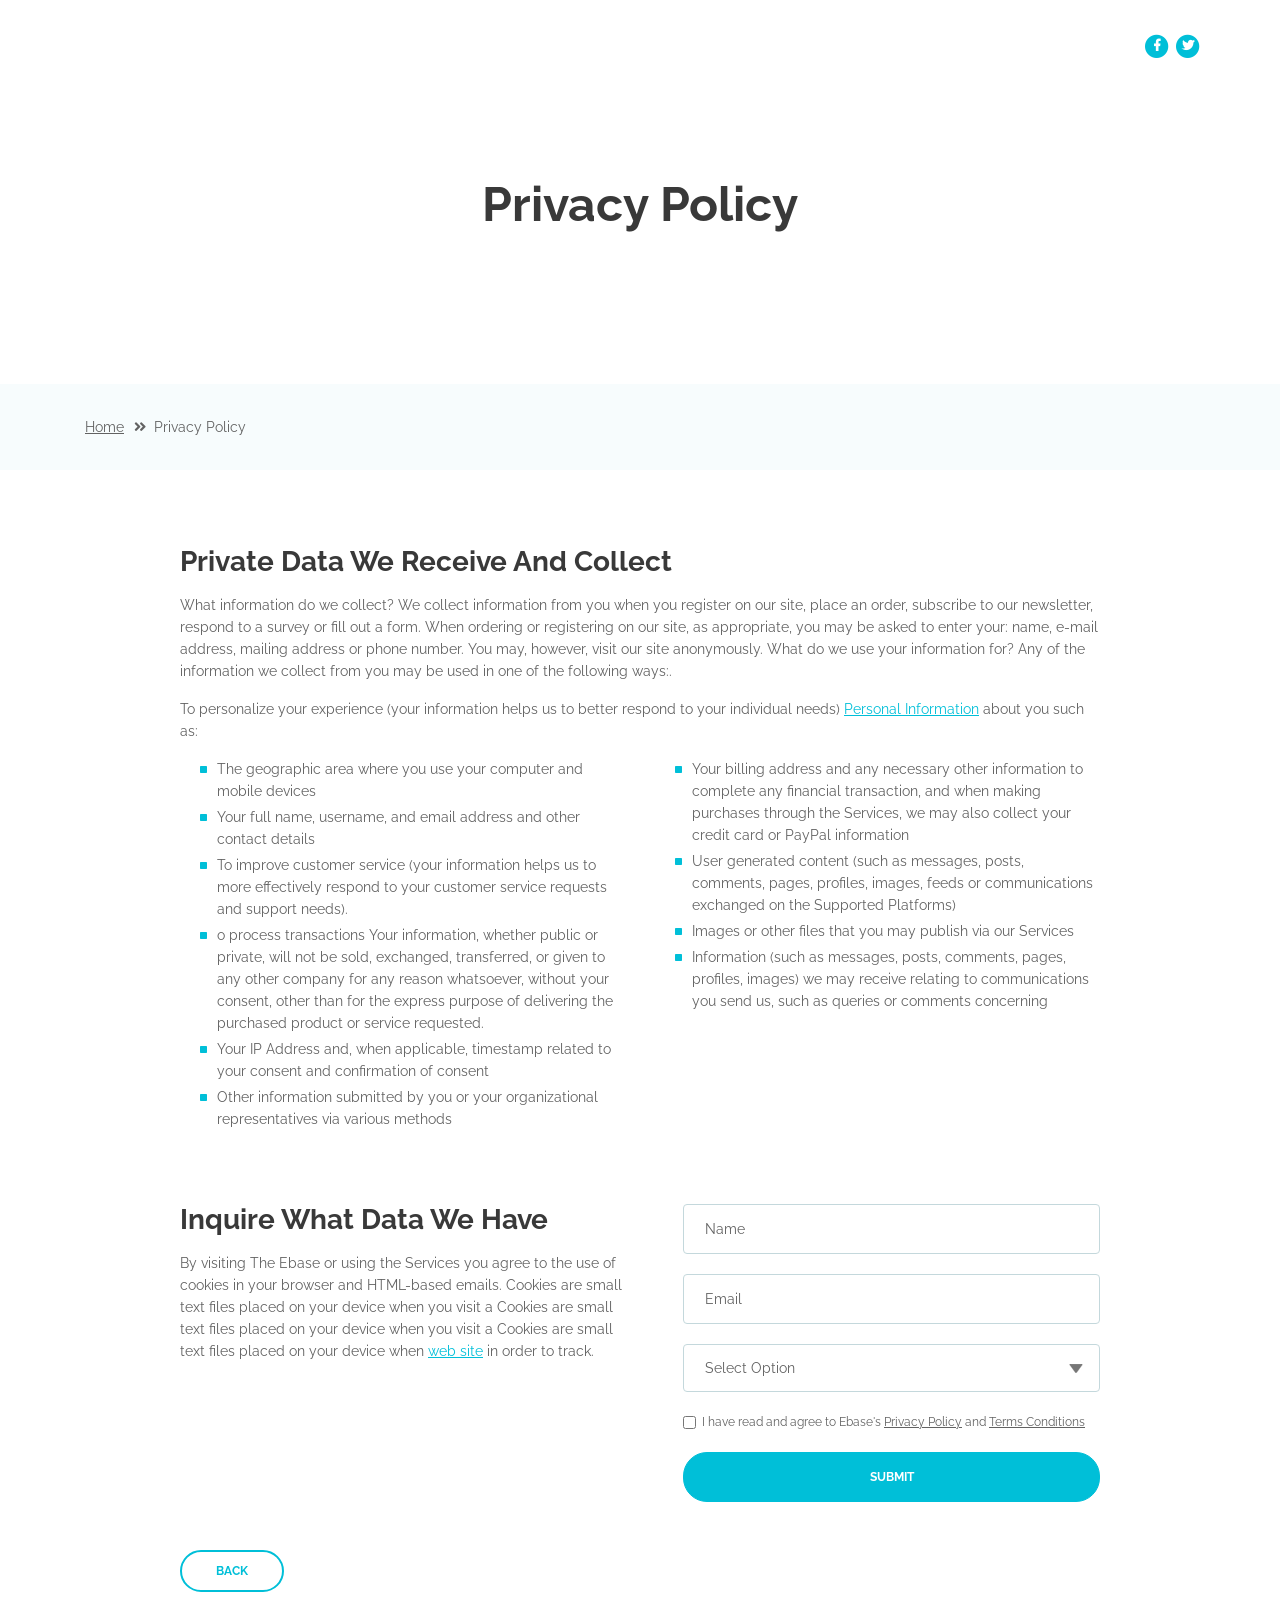
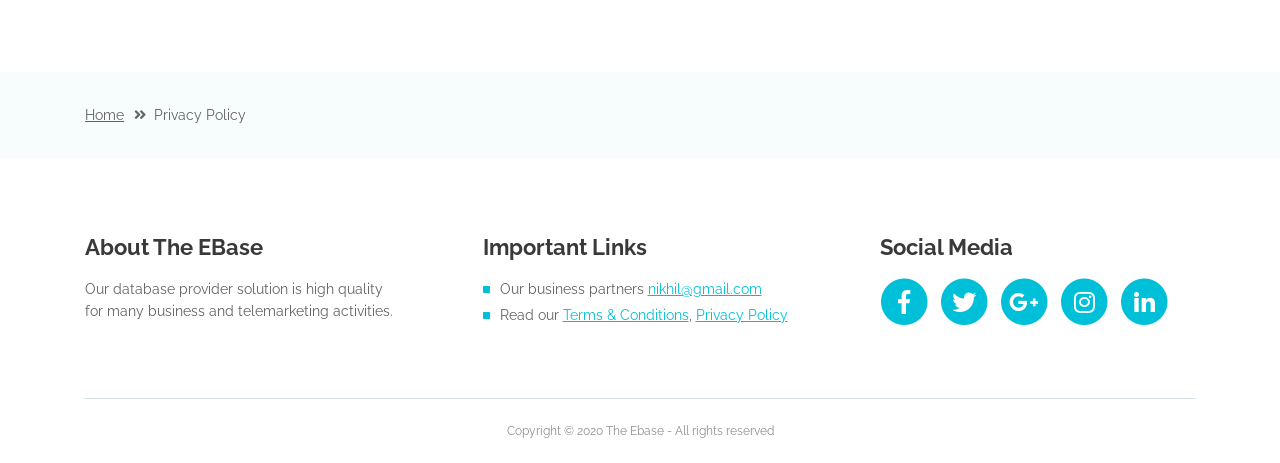
==== privacy-policy.html @ 856c86cd "initial" ====
<!DOCTYPE html>
<html lang="en">
<head>
    <meta charset="utf-8">
    <meta name="viewport" content="width=device-width, initial-scale=1, shrink-to-fit=no">
    
    <!-- SEO Meta Tags -->
    <meta name="description" content="Create a stylish landing page for your business startup and get leads for the offered services with this HTML landing page template.">
    <meta name="author" content="Inovatik">

    <!-- OG Meta Tags to improve the way the post looks when you share the page on LinkedIn, Facebook, Google+ -->
	<meta property="og:site_name" content="" /> <!-- website name -->
	<meta property="og:site" content="" /> <!-- website link -->
	<meta property="og:title" content=""/> <!-- title shown in the actual shared post -->
	<meta property="og:description" content="" /> <!-- description shown in the actual shared post -->
	<meta property="og:image" content="" /> <!-- image link, make sure it's jpg -->
	<meta property="og:url" content="" /> <!-- where do you want your post to link to -->
	<meta property="og:type" content="article" />

    <!-- Website Title -->
    <title>Privacy Policy</title>
    
    <!-- Styles -->
    <link href="https://fonts.googleapis.com/css?family=Raleway:400,400i,600,700,700i&amp;subset=latin-ext" rel="stylesheet">
    <link href="css/bootstrap.css" rel="stylesheet">
    <link href="css/fontawesome-all.css" rel="stylesheet">
    <link href="css/swiper.css" rel="stylesheet">
	<link href="css/magnific-popup.css" rel="stylesheet">
    <link href="css/styles.css" rel="stylesheet">
	
	
</head>
<body data-spy="scroll" data-target=".fixed-top">
    
    <!-- Preloader -->
	<div class="spinner-wrapper">
        <div class="spinner">
            <div class="bounce1"></div>
            <div class="bounce2"></div>
            <div class="bounce3"></div>
        </div>
    </div>
    <!-- end of preloader -->
    

    <!-- Navbar -->
    <nav class="navbar navbar-expand-lg navbar-dark navbar-custom fixed-top">
        <!-- Text Logo - Use this if you don't have a graphic logo -->
        <!-- <a class="navbar-brand logo-text page-scroll" href="index.html">Evolo</a> -->

    
        
        <!-- Mobile Menu Toggle Button -->
        <button class="navbar-toggler" type="button" data-toggle="collapse" data-target="#navbarsExampleDefault" aria-controls="navbarsExampleDefault" aria-expanded="false" aria-label="Toggle navigation">
            <span class="navbar-toggler-awesome fas fa-bars"></span>
            <span class="navbar-toggler-awesome fas fa-times"></span>
        </button>
        <!-- end of mobile menu toggle button -->

        <div class="collapse navbar-collapse" id="navbarsExampleDefault">
            <ul class="navbar-nav ml-auto">
                <li class="nav-item">
                    <a class="nav-link page-scroll" href="index.html#header">Home <span class="sr-only">(current)</span></a>
                </li>
                <li class="nav-item">
                    <a class="nav-link page-scroll" href="index.html#services">Services</a>
                </li>
                <li class="nav-item">
                    <a class="nav-link page-scroll" href="index.html#details">Pricing</a>
                </li>
                <li class="nav-item">
                    <a class="nav-link page-scroll" href="index.html#pricing">Register</a>
                </li>

                <!-- Dropdown Menu -->          
                <li class="nav-item dropdown">
                    <a class="nav-link dropdown-toggle page-scroll" href="index.html#about" id="navbarDropdown" role="button" aria-haspopup="true" aria-expanded="false">About</a>
                    <div class="dropdown-menu" aria-labelledby="navbarDropdown">
                        <a class="dropdown-item" href="terms-conditions.html"><span class="item-text">Terms Conditions</span></a>
                        <div class="dropdown-items-divide-hr"></div>
                        <a class="dropdown-item" href="privacy-policy.html"><span class="item-text">Privacy Policy</span></a>
                    </div>
                </li>
                <!-- end of dropdown menu -->

                <li class="nav-item">
                    <a class="nav-link page-scroll" href="index.html#contact">Contact</a>
                </li>
            </ul>
            <span class="nav-item social-icons">
                <span class="fa-stack">
                    <a href="#your-link">
                        <i class="fas fa-circle fa-stack-2x facebook"></i>
                        <i class="fab fa-facebook-f fa-stack-1x"></i>
                    </a>
                </span>
                <span class="fa-stack">
                    <a href="#your-link">
                        <i class="fas fa-circle fa-stack-2x twitter"></i>
                        <i class="fab fa-twitter fa-stack-1x"></i>
                    </a>
                </span>
            </span>
        </div>
    </nav> <!-- end of navbar -->
    <!-- end of navbar -->


    <!-- Header -->
    <header id="header" class="ex-header">
        <div class="container">
            <div class="row">
                <div class="col-md-12">
                    <h1>Privacy Policy</h1>
                </div> <!-- end of col -->
            </div> <!-- end of row -->
        </div> <!-- end of container -->
    </header> <!-- end of ex-header -->
    <!-- end of header -->


    <!-- Breadcrumbs -->
    <div class="ex-basic-1">
        <div class="container">
            <div class="row">
                <div class="col-lg-12">
                    <div class="breadcrumbs">
                        <a href="index.html">Home</a><i class="fa fa-angle-double-right"></i><span>Privacy Policy</span>
                    </div> <!-- end of breadcrumbs -->
                </div> <!-- end of col -->
            </div> <!-- end of row -->
        </div> <!-- end of container -->
    </div> <!-- end of ex-basic-1 -->
    <!-- end of breadcrumbs -->


    <!-- Privacy Content -->
    <div class="ex-basic-2">
        <div class="container">
            <div class="row">
                <div class="col-lg-10 offset-lg-1">
                    <div class="text-container">
                        <h3>Private Data We Receive And Collect</h3>
                        <p>What information do we collect? We collect information from you when you register on our site, place an order, subscribe to our newsletter, respond to a survey or fill out a form. When ordering or registering on our site, as appropriate, you may be asked to enter your: name, e-mail address, mailing address or phone number. You may, however, visit our site anonymously. What do we use your information for? Any of the information we collect from you may be used in one of the following ways:.</p>
                        <p>To personalize your experience (your information helps us to better respond to your individual needs) <a class="turquoise" href="#your-link">Personal Information</a> about you such as:</p>
                        <div class="row">
                            <div class="col-md-6">
                                <ul class="list-unstyled li-space-lg indent">
                                    <li class="media">
                                        <i class="fas fa-square"></i>
                                        <div class="media-body">The geographic area where you use your computer and mobile devices</div>
                                    </li>
                                    <li class="media">
                                        <i class="fas fa-square"></i>
                                        <div class="media-body">Your full name, username, and email address and other contact details</div>
                                    </li>
                                    <li class="media">
                                        <i class="fas fa-square"></i>
                                        <div class="media-body">To improve customer service (your information helps us to more effectively respond to your customer service requests and support needs).</div>
                                    </li>
                                    <li class="media">
                                        <i class="fas fa-square"></i>
                                        <div class="media-body">o process transactions Your information, whether public or private, will not be sold, exchanged, transferred, or given to any other company for any reason whatsoever, without your consent, other than for the express purpose of delivering the purchased product or service requested.</div>
                                    </li>
                                    <li class="media">
                                        <i class="fas fa-square"></i>
                                        <div class="media-body">Your IP Address and, when applicable, timestamp related to your consent and confirmation of consent</div>
                                    </li>
                                    <li class="media">
                                        <i class="fas fa-square"></i>
                                        <div class="media-body">Other information submitted by you or your organizational representatives via various methods</div>
                                    </li>
                                </ul>
                            </div> <!-- end of col -->

                            <div class="col-md-6">
                                <ul class="list-unstyled li-space-lg indent">
                                    <li class="media">
                                        <i class="fas fa-square"></i>
                                        <div class="media-body">Your billing address and any necessary other information to complete any financial transaction, and when making purchases through the Services, we may also collect your credit card or PayPal information</div>
                                    </li>
                                    <li class="media">
                                        <i class="fas fa-square"></i>
                                        <div class="media-body">User generated content (such as messages, posts, comments, pages, profiles, images, feeds or communications exchanged on the Supported Platforms)</div>
                                    </li>
                                    <li class="media">
                                        <i class="fas fa-square"></i>
                                        <div class="media-body">Images or other files that you may publish via our Services</div>
                                    </li>
                                    <li class="media">
                                        <i class="fas fa-square"></i>
                                        <div class="media-body">Information (such as messages, posts, comments, pages, profiles, images) we may receive relating to communications you send us, such as queries or comments concerning</div>
                                    </li>
                                </ul>
                            </div> <!-- end of col -->
                        </div> <!-- end of row -->
                    </div> <!-- end of text-container-->
                    
                    <div class="row">
                        <div class="col-md-6">
                            <div class="text-container last">
                                <h3>Inquire What Data We Have</h3>
                                
                                <p> By visiting The Ebase or using the Services you agree to the use of cookies in your browser and HTML-based emails. Cookies are small text files placed on your device when you visit a Cookies are small text files placed on your device when you visit a Cookies are small text files placed on your device when <a class="turquoise" href="index.html">web site</a> in order to track.</p>
                            </div> <!-- end of text container -->
                        </div> <!-- end of col-->
                        <div class="col-md-6">

                            <!-- Privacy Form -->
                            <div class="form-container">
                                <form id="privacyForm" data-toggle="validator" data-focus="false">
                                    <div class="form-group">
                                        <input type="text" class="form-control-input" id="pname" required>
                                        <label class="label-control" for="pname">Name</label>
                                        <div class="help-block with-errors"></div>
                                    </div>
                                    <div class="form-group">
                                        <input type="email" class="form-control-input" id="pemail" required>
                                        <label class="label-control" for="pemail">Email</label>
                                        <div class="help-block with-errors"></div>
                                    </div>
                                    <div class="form-group">
                                        <select class="form-control-select" id="pselect" required>
                                            <option class="select-option" value="" disabled selected>Select Option</option>
                                            <option class="select-option" value="Delete data">Delete my data</option>
                                            <option class="select-option" value="Show me data">Show me my data</option>
                                        </select>
                                        <div class="help-block with-errors"></div>
                                    </div>
                                    <div class="form-group checkbox">
                                        <input type="checkbox" id="pterms" value="Agreed-to-Terms" required>I have read and agree to Ebase's <a href="privacy-policy.html">Privacy Policy</a> and <a href="terms-conditions.html">Terms Conditions</a>
                                        <div class="help-block with-errors"></div>
                                    </div>
                                    <div class="form-group">
                                        <button type="submit" class="form-control-submit-button">SUBMIT</button>
                                    </div>
                                    <div class="form-message">
                                        <div id="pmsgSubmit" class="h3 text-center hidden"></div>
                                    </div>
                                </form>
                            </div> <!-- end of form container -->
                            <!-- end of privacy form -->

                        </div> <!-- end of col--> 
                    </div> <!-- end of row -->
                    <a class="btn-outline-reg back" href="index.html">BACK</a>
                </div> <!-- end of col-->
            </div> <!-- end of row -->
        </div> <!-- end of container -->
    </div> <!-- end of ex-basic-2 -->
    <!-- end of privacy content -->


    <!-- Breadcrumbs -->
    <div class="ex-basic-1">
        <div class="container">
            <div class="row">
                <div class="col-lg-12">
                    <div class="breadcrumbs">
                        <a href="index.html">Home</a><i class="fa fa-angle-double-right"></i><span>Privacy Policy</span>
                    </div> <!-- end of breadcrumbs -->
                </div> <!-- end of col -->
            </div> <!-- end of row -->
        </div> <!-- end of container -->
    </div> <!-- end of ex-basic-1 -->
    <!-- end of breadcrumbs -->

    
   
    <!-- Footer -->
    <div class="footer">
        <div class="container">
            <div class="row">
                <div class="col-md-4">
                    <div class="footer-col">
                        <h4>About The EBase</h4>
                        <p>Our database provider solution is high quality for many business and telemarketing activities.</p>
                    </div>
                </div> <!-- end of col -->
                <div class="col-md-4">
                    <div class="footer-col middle">
                        <h4>Important Links</h4>
                        <ul class="list-unstyled li-space-lg">
                            <li class="media">
                                <i class="fas fa-square"></i>
                                <div class="media-body">Our business partners <a class="turquoise" href="#your-link">nikhil@gmail.com</a></div>
                            </li>
                            <li class="media">
                                <i class="fas fa-square"></i>
                                <div class="media-body">Read our <a class="turquoise" href="terms-conditions.html">Terms & Conditions</a>, <a class="turquoise" href="privacy-policy.html">Privacy Policy</a></div>
                            </li>
                        </ul>
                    </div>
                </div> <!-- end of col -->
                <div class="col-md-4">
                    <div class="footer-col last">
                        <h4>Social Media</h4>
                        <span class="fa-stack">
                            <a href="https://www.facebook.com/">
                                <i class="fas fa-circle fa-stack-2x"></i>
                                <i class="fab fa-facebook-f fa-stack-1x"></i>
                            </a>
                        </span>
                        <span class="fa-stack">
                            <a href="https://www.twitter.com/">
                                <i class="fas fa-circle fa-stack-2x"></i>
                                <i class="fab fa-twitter fa-stack-1x"></i>
                            </a>
                        </span>
                        <span class="fa-stack">
                            <a href="https://www.google.com/">
                                <i class="fas fa-circle fa-stack-2x"></i>
                                <i class="fab fa-google-plus-g fa-stack-1x"></i>
                            </a>
                        </span>
                        <span class="fa-stack">
                            <a href="https://www.instagram.com/accounts/login/">
                                <i class="fas fa-circle fa-stack-2x"></i>
                                <i class="fab fa-instagram fa-stack-1x"></i>
                            </a>
                        </span>
                        <span class="fa-stack">
                            <a href="https://www.linkedin.com/">
                                <i class="fas fa-circle fa-stack-2x"></i>
                                <i class="fab fa-linkedin-in fa-stack-1x"></i>
                            </a>
                        </span>
                    </div> 
                </div> <!-- end of col -->
            </div> <!-- end of row -->
        </div> <!-- end of container -->
    </div> <!-- end of footer -->  
    <!-- end of footer -->


    <!-- Copyright -->
    <div class="copyright">
        <div class="container">
            <div class="row">
                <div class="col-lg-12">
                    <p class="p-small">Copyright © 2020 The Ebase - All rights reserved</p>
                </div> <!-- end of col -->
            </div> <!-- enf of row -->
        </div> <!-- end of container -->
    </div> <!-- end of copyright --> 
    <!-- end of copyright -->
	
    <!-- Scripts -->
    <script src="js/jquery.min.js"></script> <!-- jQuery for Bootstrap's JavaScript plugins -->
    <script src="js/popper.min.js"></script> <!-- Popper tooltip library for Bootstrap -->
    <script src="js/bootstrap.min.js"></script> <!-- Bootstrap framework -->
    <script src="js/jquery.easing.min.js"></script> <!-- jQuery Easing for smooth scrolling between anchors -->
    <script src="js/swiper.min.js"></script> <!-- Swiper for image and text sliders -->
    <script src="js/jquery.magnific-popup.js"></script> <!-- Magnific Popup for lightboxes -->
    <script src="js/validator.min.js"></script> <!-- Validator.js - Bootstrap plugin that validates forms -->
    <script src="js/scripts.js"></script> <!-- Custom scripts -->
    
</body>
</html>
---- css/styles.css ----
/* Template: Evolo - StartUp HTML Landing Page Template
   Author: Inovatik
   Created: June 2019
   Description: Master CSS file
*/

/*****************************************
Table Of Contents:

01. General Styles
02. Preloader
03. Navigation
04. Header
05. Customers
06. Services
07. Details 1
08. Details 2
09. Details Lightboxes
10. Pricing
11. Request
12. Video
13. Testimonials
14. About
15. Contact
16. Footer
17. Copyright
18. Back To Top Button
19. Extra Pages
20. Media Queries
******************************************/

/*****************************************
Colors:
- Backgrounds - turquoise #00bfd8
- Backgrounds - blue #0079f9
- Backgrounds - light gray #f7fcfd
- Buttons, bullets, icons, links - turquoise #00bfd8
- Cards border, inputs border - light gray #c4d8dc
- Text headers, navbar links - black #393939
- Text body - black #626262
******************************************/


/******************************/
/*     01. General Styles     */
/******************************/
body,
html {
    width: 100%;
	height: 100%;
}

body, p {
	color: #626262; 
	font: 400 0.875rem/1.375rem "Raleway", sans-serif;
}

.p-large {
	font: 400 1rem/1.5rem "Raleway", sans-serif;
}

.p-small {
	font: 400 0.75rem/1.25rem "Raleway", sans-serif;
}

.p-heading {
	margin-bottom: 3.875rem;
}

.li-space-lg li {
	margin-bottom: 0.25rem;
}

.indent {
	padding-left: 1.25rem;
}

h1 {
	color: #393939;
	font: 700 3rem/3.5rem "Raleway", sans-serif;
}

h2 {
	color: #393939;
	font: 700 2.25rem/2.75rem "Raleway", sans-serif;
}

h3 {
	color: #393939;
	font: 700 1.75rem/2rem "Raleway", sans-serif;
}

h4 {
	color: #393939;
	font: 700 1.375rem/1.875rem "Raleway", sans-serif;
}

h5 {
	color: #393939;
	font: 700 1.125rem/1.625rem "Raleway", sans-serif;
}

h6 {
	color: #393939;
	font: 700 1rem/1.5rem "Raleway", sans-serif;
}

a {
	color: #626262;
	text-decoration: underline;
}

a:hover {
	color: #626262;
	text-decoration: underline;
}

a.turquoise {
	color: #00bfd8;
}

a.white {
	color: #fff;
}

.testimonial-text {
	font: italic 400 1rem/1.5rem "Raleway", sans-serif;
}

.testimonial-author {
	font: 700 1rem/1.5rem "Raleway", sans-serif;
}

.turquoise {
	color: #00bfd8;
}

.btn-solid-reg {
	display: inline-block;
	padding: 1.1875rem 2.125rem 1.1875rem 2.125rem;
	border: 0.125rem solid #00bfd8;
	border-radius: 2rem;
	background-color: #00bfd8;
	color: #fff;
	font: 700 0.75rem/0 "Raleway", sans-serif;
	text-decoration: none;
	transition: all 0.2s;
}

.btn-solid-reg:hover {
	background-color: transparent;
	color: #00bfd8;
	text-decoration: none;
}

.btn-solid-lg {
	display: inline-block;
	padding: 1.375rem 2.625rem 1.375rem 2.625rem;
	border: 0.125rem solid #00bfd8;
	border-radius: 2rem;
	background-color: #00bfd8;
	color: #fff;
	font: 700 0.75rem/0 "Raleway", sans-serif;
	text-decoration: none;
	transition: all 0.2s;
}

.btn-solid-lg:hover {
	background-color: transparent;
	color: #00bfd8;
	text-decoration: none;
}

.btn-outline-reg {
	display: inline-block;
	padding: 1.1875rem 2.125rem 1.1875rem 2.125rem;
	border: 0.125rem solid #00bfd8;
	border-radius: 2rem;
	background-color: transparent;
	color: #00bfd8;
	font: 700 0.75rem/0 "Raleway", sans-serif;
	text-decoration: none;
	transition: all 0.2s;
}

.btn-outline-reg:hover {
	background-color: #00bfd8;
	color: #fff;
	text-decoration: none;
}

.btn-outline-lg {
	display: inline-block;
	padding: 1.375rem 2.625rem 1.375rem 2.625rem;
	border: 0.125rem solid #00bfd8;
	border-radius: 2rem;
	background-color: transparent;
	color: #00bfd8;
	font: 700 0.75rem/0 "Raleway", sans-serif;
	text-decoration: none;
	transition: all 0.2s;
}

.btn-outline-lg:hover {
	background-color: #00bfd8;
	color: #fff;
	text-decoration: none;
}

.btn-outline-sm {
	display: inline-block;
	padding: 1rem 1.625rem 0.875rem 1.625rem;
	border: 0.125rem solid #00bfd8;
	border-radius: 2rem;
	background-color: transparent;
	color: #00bfd8;
	font: 700 0.625rem/0 "Raleway", sans-serif;
	text-decoration: none;
	transition: all 0.2s;
}

.btn-outline-sm:hover {
	background-color: #00bfd8;
	color: #fff;
	text-decoration: none;
}

.form-group {
	position: relative;
	margin-bottom: 1.25rem;
}

.form-group.has-error.has-danger {
	margin-bottom: 0.625rem;
}

.form-group.has-error.has-danger .help-block.with-errors ul {
	margin-top: 0.375rem;
}

.label-control {
	position: absolute;
	top: 0.87rem;
	left: 1.375rem;
	color: #626262;
	opacity: 1;
	font: 400 0.875rem/1.375rem "Raleway", sans-serif;
	cursor: text;
	transition: all 0.2s ease;
}

/* IE10+ hack to solve lower label text position compared to the rest of the browsers */
@media screen and (-ms-high-contrast: active), screen and (-ms-high-contrast: none) {  
	.label-control {
		top: 0.9375rem;
	}
}

.form-control-input:focus + .label-control,
.form-control-input.notEmpty + .label-control,
.form-control-textarea:focus + .label-control,
.form-control-textarea.notEmpty + .label-control {
	top: 0.125rem;
	opacity: 1;
	font-size: 0.75rem;
	font-weight: 700;
}

.form-control-input,
.form-control-select {
	display: block; /* needed for proper display of the label in Firefox, IE, Edge */
	width: 100%;
	padding-top: 1.0625rem;
	padding-bottom: 0.0625rem;
	padding-left: 1.3125rem;
	border: 1px solid #c4d8dc;
	border-radius: 0.25rem;
	background-color: #fff;
	color: #626262;
	font: 400 0.875rem/1.875rem "Raleway", sans-serif;
	transition: all 0.2s;
	-webkit-appearance: none; /* removes inner shadow on form inputs on ios safari */
}

.form-control-select {
	padding-top: 0.5rem;
	padding-bottom: 0.5rem;
	height: 3rem;
}

/* IE10+ hack to solve lower label text position compared to the rest of the browsers */
@media screen and (-ms-high-contrast: active), screen and (-ms-high-contrast: none) {  
	.form-control-input {
		padding-top: 1.25rem;
		padding-bottom: 0.75rem;
		line-height: 1.75rem;
	}

	.form-control-select {
		padding-top: 0.875rem;
		padding-bottom: 0.75rem;
		height: 3.125rem;
		line-height: 2.125rem;
	}
}

select {
    /* you should keep these first rules in place to maintain cross-browser behavior */
    -webkit-appearance: none;
	-moz-appearance: none;
	-ms-appearance: none;
    -o-appearance: none;
    appearance: none;
    background-image: url('../images/down-arrow.png');
    background-position: 96% 50%;
    background-repeat: no-repeat;
    outline: none;
}

select::-ms-expand {
    display: none; /* removes the ugly default down arrow on select form field in IE11 */
}

.form-control-textarea {
	display: block; /* used to eliminate a bottom gap difference between Chrome and IE/FF */
	width: 100%;
	height: 8rem; /* used instead of html rows to normalize height between Chrome and IE/FF */
	padding-top: 1.25rem;
	padding-left: 1.3125rem;
	border: 1px solid #c4d8dc;
	border-radius: 0.25rem;
	background-color: #fff;
	color: #626262;
	font: 400 0.875rem/1.75rem "Raleway", sans-serif;
	transition: all 0.2s;
}

.form-control-input:focus,
.form-control-select:focus,
.form-control-textarea:focus {
	border: 1px solid #a1a1a1;
	outline: none; /* Removes blue border on focus */
}

.form-control-input:hover,
.form-control-select:hover,
.form-control-textarea:hover {
	border: 1px solid #a1a1a1;
}

.checkbox {
	font: 400 0.75rem/1.25rem "Raleway", sans-serif;
}

input[type='checkbox'] {
	vertical-align: -15%;
	margin-right: 0.375rem;
}

/* IE10+ hack to raise checkbox field position compared to the rest of the browsers */
@media screen and (-ms-high-contrast: active), screen and (-ms-high-contrast: none) {  
	input[type='checkbox'] {
		vertical-align: -9%;
	}
}

.form-control-submit-button {
	display: inline-block;
	width: 100%;
	height: 3.125rem;
	border: 1px solid #00bfd8;
	border-radius: 1.5rem;
	background-color: #00bfd8;
	color: #fff;
	font: 700 0.75rem/1.75rem "Raleway", sans-serif;
	cursor: pointer;
	transition: all 0.2s;
}

.form-control-submit-button:hover {
	background-color: transparent;
	color: #00bfd8;
}

/* Form Success And Error Message Formatting */
#rmsgSubmit.h3.text-center.tada.animated,
#cmsgSubmit.h3.text-center.tada.animated,
#pmsgSubmit.h3.text-center.tada.animated,
#rmsgSubmit.h3.text-center,
#cmsgSubmit.h3.text-center,
#pmsgSubmit.h3.text-center {
	display: block;
	margin-bottom: 0;
	color: #626262;
	font: 400 1.125rem/1rem "Raleway", sans-serif;
}

.help-block.with-errors .list-unstyled {
	color: #626262;
	font-size: 0.75rem;
	line-height: 1.125rem;
	text-align: left;
}

.help-block.with-errors ul {
	margin-bottom: 0;
}
/* end of form success and error message formatting */

/* Form Success And Error Message Animation - Animate.css */
@-webkit-keyframes tada {
	from {
		-webkit-transform: scale3d(1, 1, 1);
		-ms-transform: scale3d(1, 1, 1);
		transform: scale3d(1, 1, 1);
	}
	10%, 20% {
		-webkit-transform: scale3d(.9, .9, .9) rotate3d(0, 0, 1, -3deg);
		-ms-transform: scale3d(.9, .9, .9) rotate3d(0, 0, 1, -3deg);
		transform: scale3d(.9, .9, .9) rotate3d(0, 0, 1, -3deg);
	}
	30%, 50%, 70%, 90% {
		-webkit-transform: scale3d(1.1, 1.1, 1.1) rotate3d(0, 0, 1, 3deg);
		-ms-transform: scale3d(1.1, 1.1, 1.1) rotate3d(0, 0, 1, 3deg);
		transform: scale3d(1.1, 1.1, 1.1) rotate3d(0, 0, 1, 3deg);
	}
	40%, 60%, 80% {
		-webkit-transform: scale3d(1.1, 1.1, 1.1) rotate3d(0, 0, 1, -3deg);
		-ms-transform: scale3d(1.1, 1.1, 1.1) rotate3d(0, 0, 1, -3deg);
		transform: scale3d(1.1, 1.1, 1.1) rotate3d(0, 0, 1, -3deg);
	}
	to {
		-webkit-transform: scale3d(1, 1, 1);
		-ms-transform: scale3d(1, 1, 1);
		transform: scale3d(1, 1, 1);
	}
}

@keyframes tada {
	from {
		-webkit-transform: scale3d(1, 1, 1);
		-ms-transform: scale3d(1, 1, 1);
		transform: scale3d(1, 1, 1);
	}
	10%, 20% {
		-webkit-transform: scale3d(.9, .9, .9) rotate3d(0, 0, 1, -3deg);
		-ms-transform: scale3d(.9, .9, .9) rotate3d(0, 0, 1, -3deg);
		transform: scale3d(.9, .9, .9) rotate3d(0, 0, 1, -3deg);
	}
	30%, 50%, 70%, 90% {
		-webkit-transform: scale3d(1.1, 1.1, 1.1) rotate3d(0, 0, 1, 3deg);
		-ms-transform: scale3d(1.1, 1.1, 1.1) rotate3d(0, 0, 1, 3deg);
		transform: scale3d(1.1, 1.1, 1.1) rotate3d(0, 0, 1, 3deg);
	}
	40%, 60%, 80% {
		-webkit-transform: scale3d(1.1, 1.1, 1.1) rotate3d(0, 0, 1, -3deg);
		-ms-transform: scale3d(1.1, 1.1, 1.1) rotate3d(0, 0, 1, -3deg);
		transform: scale3d(1.1, 1.1, 1.1) rotate3d(0, 0, 1, -3deg);
	}
	to {
		-webkit-transform: scale3d(1, 1, 1);
		-ms-transform: scale3d(1, 1, 1);
		transform: scale3d(1, 1, 1);
	}
}

.tada {
	-webkit-animation-name: tada;
	animation-name: tada;
}

.animated {
	-webkit-animation-duration: 1s;
	animation-duration: 1s;
	-webkit-animation-fill-mode: both;
	animation-fill-mode: both;
}
/* end of form success and error message animation - Animate.css */

/* Fade-move Animation For Lightbox - Magnific Popup */
/* at start */
.my-mfp-slide-bottom .zoom-anim-dialog {
	opacity: 0;
	transition: all 0.2s ease-out;
	-webkit-transform: translateY(-1.25rem) perspective(37.5rem) rotateX(10deg);
	-ms-transform: translateY(-1.25rem) perspective(37.5rem) rotateX(10deg);
	transform: translateY(-1.25rem) perspective(37.5rem) rotateX(10deg);
}

/* animate in */
.my-mfp-slide-bottom.mfp-ready .zoom-anim-dialog {
	opacity: 1;
	-webkit-transform: translateY(0) perspective(37.5rem) rotateX(0); 
	-ms-transform: translateY(0) perspective(37.5rem) rotateX(0); 
	transform: translateY(0) perspective(37.5rem) rotateX(0); 
}

/* animate out */
.my-mfp-slide-bottom.mfp-removing .zoom-anim-dialog {
	opacity: 0;
	-webkit-transform: translateY(-0.625rem) perspective(37.5rem) rotateX(10deg); 
	-ms-transform: translateY(-0.625rem) perspective(37.5rem) rotateX(10deg); 
	transform: translateY(-0.625rem) perspective(37.5rem) rotateX(10deg); 
}

/* dark overlay, start state */
.my-mfp-slide-bottom.mfp-bg {
	opacity: 0;
	transition: opacity 0.2s ease-out;
}

/* animate in */
.my-mfp-slide-bottom.mfp-ready.mfp-bg {
	opacity: 0.8;
}
/* animate out */
.my-mfp-slide-bottom.mfp-removing.mfp-bg {
	opacity: 0;
}
/* end of fade-move animation for lightbox - magnific popup */

/* Fade Animation For Image Slider - Magnific Popup */
@-webkit-keyframes fadeIn {
	from {
		opacity: 0;
	}
	to {
		opacity: 1;
	}
}

@keyframes fadeIn {
	from {
		opacity: 0;
	}
	to {
		opacity: 1;
	}
}

.fadeIn {
	-webkit-animation: fadeIn 0.6s;
	animation: fadeIn 0.6s;
}

@-webkit-keyframes fadeOut {
	from {
		opacity: 1;
	}
	to {
		opacity: 0;
	}
}

@keyframes fadeOut {
	from {
		opacity: 1;
	}
	to {
		opacity: 0;
	}
}

.fadeOut {
	-webkit-animation: fadeOut 0.8s;
	animation: fadeOut 0.8s;
}
/* end of fade animation for image slider - magnific popup */


/*************************/
/*     02. Preloader     */
/*************************/
.spinner-wrapper {
	position: fixed;
	z-index: 999999;
	top: 0;
	right: 0;
	bottom: 0;
	left: 0;
	background: #fff;
}

.spinner {
	position: absolute;
	top: 50%; /* centers the loading animation vertically one the screen */
	left: 50%; /* centers the loading animation horizontally one the screen */
	width: 3.75rem;
	height: 1.25rem;
	margin: -0.625rem 0 0 -1.875rem; /* is width and height divided by two */ 
	text-align: center;
}

.spinner > div {
	display: inline-block;
	width: 1rem;
	height: 1rem;
	border-radius: 100%;
	background-color: #00bfd8;
	-webkit-animation: sk-bouncedelay 1.4s infinite ease-in-out both;
	animation: sk-bouncedelay 1.4s infinite ease-in-out both;
}

.spinner .bounce1 {
	-webkit-animation-delay: -0.32s;
	animation-delay: -0.32s;
}

.spinner .bounce2 {
	-webkit-animation-delay: -0.16s;
	animation-delay: -0.16s;
}

@-webkit-keyframes sk-bouncedelay {
	0%, 80%, 100% { -webkit-transform: scale(0); }
	40% { -webkit-transform: scale(1.0); }
}

@keyframes sk-bouncedelay {
	0%, 80%, 100% { 
		-webkit-transform: scale(0);
		-ms-transform: scale(0);
		transform: scale(0);
	} 40% { 
		-webkit-transform: scale(1.0);
		-ms-transform: scale(1.0);
		transform: scale(1.0);
	}
}


/**************************/
/*     03. Navigation     */
/**************************/
.navbar-custom {
	background-color: #fff;
	box-shadow: 0 0.0625rem 0.375rem 0 rgba(0, 0, 0, 0.1);
	font: 600 0.875rem/0.875rem "Raleway", sans-serif;
	transition: all 0.2s;
}

.navbar-custom .navbar-brand.logo-image img {
    width: 7.4375rem;
	height: 2rem;
}

.navbar-custom .navbar-brand.logo-text {
	font: 600 2rem/1.5rem "Raleway", sans-serif;
	color: #393939;
	text-decoration: none;
}

.navbar-custom .navbar-nav {
	margin-top: 0.75rem;
	margin-bottom: 0.5rem;
}

.navbar-custom .nav-item .nav-link {
	padding: 0.625rem 0.75rem 0.625rem 0.75rem;
	color: #393939;
	text-decoration: none;
	transition: all 0.2s ease;
}

.navbar-custom .nav-item .nav-link:hover,
.navbar-custom .nav-item .nav-link.active {
	color: #00bfd8;
}

/* Dropdown Menu */
.navbar-custom .dropdown:hover > .dropdown-menu {
	display: block; /* this makes the dropdown menu stay open while hovering it */
	min-width: auto;
	animation: fadeDropdown 0.2s; /* required for the fade animation */
}

@keyframes fadeDropdown {
    0% {
        opacity: 0;
    }

    100% {
        opacity: 1;
    }
}

.navbar-custom .dropdown-toggle:focus { /* removes dropdown outline on focus */
	outline: 0;
}

.navbar-custom .dropdown-menu {
	margin-top: 0;
	border: none;
	border-radius: 0.25rem;
	background-color: #fff;
}

.navbar-custom .dropdown-item {
	color: #393939;
	text-decoration: none;
}

.navbar-custom .dropdown-item:hover {
	background-color: #fff;
}

.navbar-custom .dropdown-item .item-text {
	font: 600 0.875rem/0.875rem "Raleway", sans-serif;
}

.navbar-custom .dropdown-item:hover .item-text {
	color: #00bfd8;
}

.navbar-custom .dropdown-items-divide-hr {
	width: 100%;
	height: 1px;
	margin: 0.75rem auto 0.725rem auto;
	border: none;
	background-color: #c4d8dc;
	opacity: 0.2;
}
/* end of dropdown menu */

.navbar-custom .social-icons {
	display: none;
}

.navbar-custom .navbar-toggler {
	border: none;
	color: #393939;
	font-size: 2rem;
}

.navbar-custom button[aria-expanded='false'] .navbar-toggler-awesome.fas.fa-times{
	display: none;
}

.navbar-custom button[aria-expanded='false'] .navbar-toggler-awesome.fas.fa-bars{
	display: inline-block;
}

.navbar-custom button[aria-expanded='true'] .navbar-toggler-awesome.fas.fa-bars{
	display: none;
}

.navbar-custom button[aria-expanded='true'] .navbar-toggler-awesome.fas.fa-times{
	display: inline-block;
	margin-right: 0.125rem;
}


/*********************/
/*    04. Header     */
/*********************/
.header {
	background-color: #fff;
}

.header .header-content {
	padding-top: 8rem;
	padding-bottom: 4rem;
	text-align: center;
}

.header .text-container {
	margin-bottom: 4rem;
}

.header h1 {
	margin-bottom: 1.125rem;
	font-size: 2.5rem;
	line-height: 3.125rem;
}

.header .p-large {
	margin-bottom: 1.875rem;
}


/*************************/
/*     05. Customers     */
/*************************/
.slider-1 {
	padding-top: 2.25rem;
	padding-bottom: 2.125rem;
	text-align: center;
}

.slider-1 h5 {
	margin-bottom: 0.75rem;
}

.slider-1 .slider-container {
	padding-top: 2.75rem;
	padding-bottom: 2.75rem;
	border-radius: 0.5rem;
	background-color: #f7fcfd;
}


/************************/
/*     06. Services     */
/************************/
.cards-1 {
	padding-top: 4rem;
	padding-bottom: 1.625rem;
	text-align: center;
}

.cards-1 h2 {
	margin-bottom: 1rem;
}

.cards-1 .card {
	max-width: 21rem;
	margin-right: auto;
	margin-bottom: 4.5rem;
	margin-left: auto;
	padding: 3.25rem 2rem 2rem 2rem;
	border: 1px solid #c4d8dc;
	border-radius: 0.5rem;
	background: transparent;
}

.cards-1 .card-image {
	width: 6rem;
	height: 6rem;
	margin-right: auto;
	margin-bottom: 2rem;
	margin-left: auto;
}

.cards-1 .card-title {
	margin-bottom: 0.875rem;
}

.cards-1 .card-body {
	padding: 0;
}


/*************************/
/*     07. Details 1     */
/*************************/
.basic-1 {
	padding-top: 1.625rem;
	padding-bottom: 3.75rem;
}

.basic-1 .text-container {
	margin-bottom: 4rem;
}

.basic-1 h2 {
	margin-bottom: 1.375rem;
}

.basic-1 .btn-solid-reg {
	margin-top: 0.625rem;
}


/*************************/
/*     08. Details 2     */
/*************************/
.basic-2 {
	padding-top: 3.75rem;
	padding-bottom: 4rem;
}

.basic-2 .image-container {
	margin-bottom: 4rem;
}

.basic-2 h2 {
	margin-bottom: 1.375rem;
}

.basic-2 .list-unstyled .fas {
	color: #00bfd8;
	line-height: 1.375rem;
}

.basic-2 .list-unstyled .media-body {
	margin-left: 0.625rem;
}

.basic-2 .btn-solid-reg {
	margin-top: 0.625rem;
}


/**********************************/
/*     09. Details Lightboxes     */
/**********************************/
.lightbox-basic {
	margin: 2.5rem auto;
	padding: 2rem 1.5rem 2rem 1.5rem;
	border-radius: 0.25rem;
	background: #fff;
	text-align: left;
}

.lightbox-basic .container {
	padding-right: 0;
	padding-left: 0;
}

.lightbox-basic .image-container {
	max-width: 33.75rem;
	margin-right: auto;
	margin-bottom: 3rem;
	margin-left: auto;
}

.lightbox-basic h3 {
	margin-bottom: 0.5rem;
}

.lightbox-basic hr {
	width: 2.5rem;
	height: 0.125rem;
	margin-top: 0;
	margin-bottom: 1.25rem;
	margin-left: 0;
	border: 0;
	background-color: #00bfd8;
	text-align: left;
}

.lightbox-basic h4 {
	margin-bottom: 1rem;
}

.lightbox-basic .list-unstyled .fas {
	color: #00bfd8;
	line-height: 1.375rem;
}

.lightbox-basic .list-unstyled .media-body {
	margin-left: 0.625rem;
}

.lightbox-basic .btn-outline-reg,
.lightbox-basic .btn-solid-reg {
	margin-top: 0.75rem;
}

/* Signup Button */
.lightbox-basic .btn-solid-reg.mfp-close {
	position: relative;
	width: auto;
	height: auto;
	color: #fff;
	opacity: 1;
}

.lightbox-basic .btn-solid-reg.mfp-close:hover {
	color: #00bfd8;
}
/* end of signup Button */

/* Back Button */
.lightbox-basic a.mfp-close.as-button {
	position: relative;
	width: auto;
	height: auto;
	margin-left: 0.375rem;
	color: #00bfd8;
	opacity: 1;
}

.lightbox-basic a.mfp-close.as-button:hover {
	color: #fff;
}
/* end of back button */

.lightbox-basic button.mfp-close.x-button {
	position: absolute;
	top: -0.125rem;
	right: -0.125rem;
	width: 2.75rem;
	height: 2.75rem;
	color: #707984;
}


/***********************/
/*     10. Pricing     */
/***********************/
.cards-2 {
	padding-top: 3rem;
	padding-bottom: 2.75rem;
	text-align: center;
}

.cards-2 h2 {
	margin-bottom: 1rem;
}

.cards-2 .card {
	display: block;
	max-width: 19.5rem;
	margin-right: auto;
	margin-bottom: 6rem;
	margin-left: auto;
	border: 1px solid #c4d8dc;
	border-radius: 0.5rem;
	vertical-align: top;
}

.cards-2 .card .card-body {
	padding: 2.5rem 2.75rem 1.875rem 2.5rem;
}

.cards-2 .card .card-title {
	margin-bottom: 0.625rem;
	color: #393939;
	font-weight: 700;
	font-size: 1.75rem;
	line-height: 2.25rem;
	text-align: center;
}

.cards-2 .card .card-subtitle {
	margin-bottom: 1.75rem;
}

.cards-2 .card .cell-divide-hr {
	height: 1px;
	margin-top: 0;
	margin-bottom: 0;
	border: none;
	background-color: #c4d8dc;
}

.cards-2 .card .price {
	padding-top: 0.875rem;
	padding-bottom: 1.5rem;
}

.cards-2 .card .value {
	color: #00bfd8;
	font-weight: 700;
	font-size: 3.5rem;
	line-height: 4rem;
	text-align: center;
}

.cards-2 .card .currency {
	margin-right: 0.375rem;
	color: #00bfd8;
	font-size: 1.5rem;
	vertical-align: 56%;
}

.cards-2 .card .frequency {
	margin-top: 0.25rem;
	font-size: 0.875rem;
	text-align: center;
}

.cards-2 .card .list-unstyled {
	margin-top: 1.875rem;
	margin-bottom: 1.625rem;
	text-align: left;
}

.cards-2 .card .list-unstyled.li-space-lg li {
	margin-bottom: 0.5rem;
}

.cards-2 .card .list-unstyled .fas {
	color: #00bfd8;
	line-height: 1.375rem;
}

.cards-2 .card .list-unstyled .fas.fa-times {
	margin-left: 0.1875rem;
	margin-right: 0.125rem;
	color: #777b7e;
}

.cards-2 .card .list-unstyled .media-body {
	margin-left: 0.625rem;
}

.cards-2 .card .button-wrapper {
	position: absolute;
	right: 0;
	bottom: -1.25rem;
	left: 0;
	text-align: center;
}

.cards-2 .card .btn-solid-reg:hover {
	background-color: #fff;
}

/* Best Value Label */
.cards-2 .card .label {
    position: absolute;
    top: 0;
    right: 0;
    width: 10.625rem;
    height: 10.625rem;
    overflow: hidden;
}

.cards-2 .card .label .best-value {
    position: relative;
	width: 13.75rem;
	padding: 0.3125rem 0 0.3125rem 4.125rem;
    background-color: #00bfd8;
	color: #fff;
    -webkit-transform: rotate(45deg) translate3d(0, 0, 0);
    -ms-transform: rotate(45deg) translate3d(0, 0, 0);
    transform: rotate(45deg) translate3d(0, 0, 0);
}
/* end of best value label */


/***********************/
/*     11. Request     */
/***********************/
.form-1 {
	padding-top: 6.875rem;
	padding-bottom: 6.25rem;
	background-color: #f9fafc;
}

.form-1 h2 {
	margin-bottom: 1.25rem;
}

.form-1 .list-unstyled {
	margin-top: 1.375rem;
}

.form-1 .list-unstyled .fas {
	color: #00bfd8;
	line-height: 1.375rem;
}

.form-1 .list-unstyled .media-body {
	margin-left: 0.625rem;
}

.form-1 .text-container {
	margin-bottom: 3.5rem;
}


/*********************/
/*     12. Video     */
/*********************/
.basic-3 {
	padding-top: 6.875rem;
	padding-bottom: 6.125rem;
}

.basic-3 h2 {
	margin-bottom: 3rem;
	text-align: center;
}

.basic-3 .image-container {
	margin-bottom: 2.25rem;
}

.basic-3 .image-container img {
	border-radius: 0.5rem;
}

.basic-3 .video-wrapper {
	position: relative;
}

/* Video Play Button */
.basic-3 .video-play-button {
	position: absolute;
	z-index: 10;
	top: 50%;
	left: 50%;
	display: block;
	box-sizing: content-box;
	width: 2rem;
	height: 2.75rem;
	padding: 1.125rem 1.25rem 1.125rem 1.75rem;
	border-radius: 50%;
	-webkit-transform: translateX(-50%) translateY(-50%);
	-ms-transform: translateX(-50%) translateY(-50%);
	transform: translateX(-50%) translateY(-50%);
}
  
.basic-3 .video-play-button:before {
	content: "";
	position: absolute;
	z-index: 0;
	top: 50%;
	left: 50%;
	display: block;
	width: 4.75rem;
	height: 4.75rem;
	border-radius: 50%;
	background: #00bfd8;
	animation: pulse-border 1500ms ease-out infinite;
	-webkit-transform: translateX(-50%) translateY(-50%);
	-ms-transform: translateX(-50%) translateY(-50%);
	transform: translateX(-50%) translateY(-50%);
}
  
.basic-3 .video-play-button:after {
	content: "";
	position: absolute;
	z-index: 1;
	top: 50%;
	left: 50%;
	display: block;
	width: 4.375rem;
	height: 4.375rem;
	border-radius: 50%;
	background: #00bfd8;
	transition: all 200ms;
	-webkit-transform: translateX(-50%) translateY(-50%);
	-ms-transform: translateX(-50%) translateY(-50%);
	transform: translateX(-50%) translateY(-50%);
}
  
.basic-3 .video-play-button span {
	position: relative;
	display: block;
	z-index: 3;
	top: 0.375rem;
	left: 0.25rem;
	width: 0;
	height: 0;
	border-left: 1.625rem solid #fff;
	border-top: 1rem solid transparent;
	border-bottom: 1rem solid transparent;
}
  
@keyframes pulse-border {
	0% {
		transform: translateX(-50%) translateY(-50%) translateZ(0) scale(1);
		opacity: 1;
	}
	100% {
		transform: translateX(-50%) translateY(-50%) translateZ(0) scale(1.5);
		opacity: 0;
	}
}
/* end of video play button */

.basic-3 p {
	text-align: center;
}


/****************************/
/*     13. Testimonials     */
/****************************/
.slider-2 {
	padding-top: 7.5rem;
	padding-bottom: 7rem;
	background: url('../images/testimonials-background.jpg') center center no-repeat;
	background-size: cover; 
}

.slider-2 .image-container {
	margin-bottom: 4rem;
}

.slider-2 h2 {
	margin-bottom: 2.5rem;
	text-align: center;
}

.slider-2 .slider-container {
	position: relative;
}

.slider-2 .swiper-container {
	position: static;
	width: 90%;
	text-align: center;
}

.slider-2 .swiper-button-prev:focus,
.slider-2 .swiper-button-next:focus {
	/* even if you can't see it chrome you can see it on mobile device */
	outline: none;
}

.slider-2 .swiper-button-prev {
	left: -0.5rem;
	background-image: url("data:image/svg+xml;charset=utf-8,%3Csvg%20xmlns%3D'http%3A%2F%2Fwww.w3.org%2F2000%2Fsvg'%20viewBox%3D'0%200%2028%2044'%3E%3Cpath%20d%3D'M0%2C22L22%2C0l2.1%2C2.1L4.2%2C22l19.9%2C19.9L22%2C44L0%2C22L0%2C22L0%2C22z'%20fill%3D'%23626262'%2F%3E%3C%2Fsvg%3E");
	background-size: 1.125rem 1.75rem;
}

.slider-2 .swiper-button-next {
	right: -0.5rem;
	background-image: url("data:image/svg+xml;charset=utf-8,%3Csvg%20xmlns%3D'http%3A%2F%2Fwww.w3.org%2F2000%2Fsvg'%20viewBox%3D'0%200%2028%2044'%3E%3Cpath%20d%3D'M27%2C22L27%2C22L5%2C44l-2.1-2.1L22.8%2C22L2.9%2C2.1L5%2C0L27%2C22L27%2C22z'%20fill%3D'%23626262'%2F%3E%3C%2Fsvg%3E");
	background-size: 1.125rem 1.75rem;
}

.slider-2 .card {
	position: relative;
	border: none;
	background-color: transparent;
}

.slider-2 .card-image {
	width: 7rem;
	height: 7rem;
	margin-right: auto;
	margin-bottom: 0.25rem;
	margin-left: auto;
	border-radius: 50%;
}

.slider-2 .card-body {
	padding-bottom: 0;
}

.slider-2 .testimonial-author {
	margin-bottom: 0;
}


/*********************/
/*     14. About     */
/*********************/
.basic-4 {
	padding-top: 7rem;
	padding-bottom: 4rem;
	text-align: center;
}

.basic-4 h2 {
	margin-bottom: 1rem;
	text-align: center;
}

.basic-4 .team-member {
	max-width: 12.5rem;
	margin-right: auto;
	margin-bottom: 3.5rem;
	margin-left: auto;
}

/* Hover Animation */
.basic-4 .image-wrapper {
	overflow: hidden;
	margin-bottom: 1.5rem;
	border-radius: 50%;
}

.basic-4 .image-wrapper img {
	margin: 0;
	transition: all 0.3s;
}

.basic-4 .image-wrapper:hover img {
	-moz-transform: scale(1.15);
	-webkit-transform: scale(1.15);
	transform: scale(1.15);
} 
/* end of hover animation */

.basic-4 .team-member .p-large {
	margin-bottom: 0.25rem;
	font-size: 1.125rem;
}

.basic-4 .team-member .job-title {
	margin-bottom: 0.375rem;
}

.basic-4 .fa-stack {
	margin-top: 0.375rem;
	margin-right: 0.125rem;
	margin-left: 0.125rem;
	font-size: 0.875rem;
}

.basic-4 .fa-stack-2x {
	color: #00bfd8;
	transition: all 0.2s ease;
}

.basic-4 .fa-stack-1x {
	color: #fff;
	transition: all 0.2s ease;
}

.basic-4 .fa-stack:hover .fa-stack-2x {
	color: #00a7bd;
}

.basic-4 .fa-stack:hover .fa-stack-1x {
	color: #fff;
}


/***********************/
/*     15. Contact     */
/***********************/
.form-2 {
	padding-top: 7rem;
	padding-bottom: 6.25rem;
	background: url('../images/contact-background.jpg') center center no-repeat;
	background-size: cover; 
}

.form-2 h2 {
	margin-bottom: 1rem;
	text-align: center;
}

.form-2 .list-unstyled {
	margin-bottom: 3.75rem;
	font-size: 1rem;
	line-height: 1.5rem;
	text-align: center;
}

.form-2 .list-unstyled .fas,
.form-2 .list-unstyled .fab {
	margin-right: 0.5rem;
	font-size: 0.875rem;
	color: #00bfd8;
}

.form-2 .list-unstyled .fa-phone {
	vertical-align: 3%;
}

.form-2 .map-responsive {
	position: relative;
	overflow: hidden;
	height: 0;
	margin-bottom: 4rem;
	padding-bottom: 70%;
	border-radius: 0.25rem;
}

.form-2 .map-responsive iframe {
	position: absolute;
	top: 0;
	left: 0;
	width: 100%;
	height: 100%;
	border: none; 
}


/**********************/
/*     16. Footer     */
/**********************/
.footer {
	padding-top: 4.625rem;
	padding-bottom: 0.5rem;
}

.footer .footer-col {
	margin-bottom: 2.25rem;
}

.footer h4 {
	margin-bottom: 1rem;
}

.footer .list-unstyled .fas {
	color: #00bfd8;
	font-size: 0.5rem;
	line-height: 1.375rem;
}

.footer .list-unstyled .media-body {
	margin-left: 0.625rem;
}

.footer .fa-stack {
	margin-bottom: 0.75rem;
	margin-right: 0.5rem;
	font-size: 1.5rem;
}

.footer .fa-stack .fa-stack-1x {
    color: #fff;
	transition: all 0.2s ease;
}

.footer .fa-stack .fa-stack-2x {
	color: #00bfd8;
	transition: all 0.2s ease;
}

.footer .fa-stack:hover .fa-stack-1x {
	color: #fff;
}

.footer .fa-stack:hover .fa-stack-2x {
    color: #00a7bd;
}


/*************************/
/*     17. Copyright     */
/*************************/
.copyright {
	padding-top: 1rem;
	padding-bottom: 0.375rem;
	text-align: center;
}

.copyright .p-small {
	padding-top: 1.375rem;
	border-top: 1px solid #c4d8dc;
	opacity: 0.7;
}


/**********************************/
/*     18. Back To Top Button     */
/**********************************/
a.back-to-top {
	position: fixed;
	z-index: 999;
	right: 0.75rem;
	bottom: 0.75rem;
	display: none;
	width: 2.625rem;
	height: 2.625rem;
	border-radius: 1.875rem;
	background: #00bfd8 url("../images/up-arrow.png") no-repeat center 47%;
	background-size: 1.125rem 1.125rem;
	text-indent: -9999px;
}

a:hover.back-to-top {
	background-color: #00a7bd; 
}


/***************************/
/*     19. Extra Pages     */
/***************************/
.ex-header {
	padding-top: 8rem;
	padding-bottom: 5rem;
	text-align: center;
}

.ex-basic-1 {
	padding-top: 2rem;
	padding-bottom: 0.875rem;
	background-color: #f7fcfd;
}

.ex-basic-1 .breadcrumbs {
	margin-bottom: 1.125rem;
}

.ex-basic-1 .breadcrumbs .fa {
	margin-right: 0.5rem;
	margin-left: 0.625rem;
}

.ex-basic-2 {
	padding-top: 4.75rem;
	padding-bottom: 4rem;
}

.ex-basic-2 h3 {
	margin-bottom: 1rem;
}

.ex-basic-2 .text-container {
	margin-bottom: 3.625rem;
}

.ex-basic-2 .text-container.last {
	margin-bottom: 0;
}

.ex-basic-2 .list-unstyled .fas {
	color: #00bfd8;
	font-size: 0.5rem;
	line-height: 1.375rem;
}

.ex-basic-2 .list-unstyled .media-body {
	margin-left: 0.625rem;
}

.ex-basic-2 .btn-outline-reg {
	margin-top: 1.75rem;
}

.ex-basic-2 .image-container-large {
	margin-bottom: 4rem;
}

.ex-basic-2 .image-container-large img {
	border-radius: 0.25rem;
}

.ex-basic-2 .image-container-small img {
	border-radius: 0.25rem;
}

.ex-basic-2 .text-container.dark-bg {
	padding: 1.625rem 1.5rem 0.75rem 2rem;
	background-color: #f9fafc;
}


/*****************************/
/*     20. Media Queries     */
/*****************************/	
/* Min-width width 768px */
@media (min-width: 768px) {
	
	/* General Styles */
	.p-heading {
		width: 85%;
		margin-right: auto;
		margin-left: auto;
	}
	/* end of general styles */


	/* Header */
	.header .header-content {
		padding-top: 10.5rem;
	}

	.header h1 {
		font-size: 3rem;
		line-height: 3.5rem;
	}
	/* end of header */


	/* Customers */
	.slider-1 {
		padding-top: 3rem;
		padding-bottom: 2.875rem;
	}

	.slider-1 .slider-container {
		padding-right: 3.5rem;
		padding-left: 3.5rem;
	}
	/* end of customers */


	/* Video */
	.basic-3 p {
		width: 85%;
		margin-right: auto;
		margin-left: auto;
	}
	/* end of video */


	/* Testimonials */
	.slider-2 .slider-container {
		width: 70%;
		margin-right: auto;
		margin-left: auto;
	}

	.slider-2 .swiper-container {
		width: 85%;
	}

	.slider-2 .swiper-button-prev {
		left: 1rem;
		width: 1.375rem;
		background-size: 1.375rem 2.125rem;
	}
	
	.slider-2 .swiper-button-next {
		right: 1rem;
		width: 1.375rem;
		background-size: 1.375rem 2.125rem;
	}
	/* end of testimonials */


	/* About */
	.basic-4 .team-member {
		display: inline-block;
		width: 12.5rem;
		margin-right: 2rem;
		margin-left: 2rem;
		vertical-align: top;
	}
	/* end of about */


	/* Contact */
	.form-2 .list-unstyled li {
		display: inline-block;
		margin-right: 0.5rem;
		margin-left: 0.5rem;
	}

	.form-2 .list-unstyled .address {
		display: block;
	}
	/* end of contact */


	/* Extra Pages */
	.ex-header {
		padding-top: 11rem;
		padding-bottom: 9rem;
	}

	.ex-basic-2 .text-container.dark {
		padding: 2.5rem 3rem 2rem 3rem;
	}

	.ex-basic-2 .text-container.column {
		width: 90%;
		margin-right: auto;
		margin-left: auto;
	}
	/* end of extra pages */
}
/* end of min-width width 768px */


/* Min-width width 992px */
@media (min-width: 992px) {
	
	/* Navigation */
	.navbar-custom {
		padding: 2.125rem 1.5rem 2.125rem 2rem;
		box-shadow: none;
        background: transparent;
	}
	
	.navbar-custom .navbar-nav {
		margin-top: 0;
		margin-bottom: 0;
	}

	.navbar-custom .nav-item .nav-link {
		padding: 0.25rem 0.75rem 0.25rem 0.75rem;
		color: #fff;
		opacity: 0.8;
	}
	
	.navbar-custom .nav-item .nav-link:hover,
	.navbar-custom .nav-item .nav-link.active {
		color: #fff;
		opacity: 1;
	}

	.navbar-custom.top-nav-collapse {
        padding: 0.5rem 1.5rem 0.5rem 2rem;
		box-shadow: 0 0.0625rem 0.375rem 0 rgba(0, 0, 0, 0.1);
		background-color: #fff;
	}

	.navbar-custom.top-nav-collapse .nav-item .nav-link {
		color: #393939;
		opacity: 1;
	}
	
	.navbar-custom.top-nav-collapse .nav-item .nav-link:hover,
	.navbar-custom.top-nav-collapse .nav-item .nav-link.active {
		color: #00bfd8;
	}

	.navbar-custom .dropdown-menu {
		padding-top: 1rem;
		padding-bottom: 1rem;
		border-top: 0.75rem solid rgba(0, 0, 0, 0);
		border-radius: 0.25rem;
	}

	.navbar-custom.top-nav-collapse .dropdown-menu {
		border-top: 0.5rem solid rgba(0, 0, 0, 0);
		box-shadow: 0 0.375rem 0.375rem 0 rgba(0, 0, 0, 0.02);
	}

	.navbar-custom .dropdown-item {
		padding-top: 0.25rem;
		padding-bottom: 0.25rem;
	}

	.navbar-custom .dropdown-items-divide-hr {
		width: 84%;
	}

	.navbar-custom .social-icons {
		display: block;
		margin-left: 0.5rem;
	}

	.navbar-custom .fa-stack {
		margin-bottom: 0.1875rem;
		margin-left: 0.25rem;
		font-size: 0.75rem;
	}
	
	.navbar-custom .fa-stack-2x {
		color: #00bfd8;
		transition: all 0.2s ease;
	}
	
	.navbar-custom .fa-stack-1x {
		color: #fff;
		transition: all 0.2s ease;
	}

	.navbar-custom .fa-stack:hover .fa-stack-2x {
		color: #fff;
	}

	.navbar-custom .fa-stack:hover .fa-stack-1x {
		color: #00bfd8;
	}

	.navbar-custom.top-nav-collapse .fa-stack-2x {
		color: #00bfd8;
	}
	
	.navbar-custom.top-nav-collapse .fa-stack-1x {
		color: #fff;
	}

	.navbar-custom.top-nav-collapse .fa-stack:hover .fa-stack-2x {
		color: #00a7bd;
	}
	
	.navbar-custom.top-nav-collapse .fa-stack:hover .fa-stack-1x {
		color: #fff;
	}
	/* end of navigation */


	/* General Styles */
	.p-heading {
		width: 65%;
	}
	/* end of general styles */


	/* Header */
	.header {
		background: url('../images/header-background.jpg') center center no-repeat;
		background-size: cover; 
	}

	.header .header-content {
		padding-top: 11.5rem;
		text-align: left;
	}

	.header .text-container {
		margin-top: 3rem;
		margin-bottom: 0;
	}
	/* end of header */


	/* Services */
	.cards-1 .card {
		display: inline-block;
		max-width: 17.125rem;
		vertical-align: top;
	}

	.cards-1 .col-lg-12 div.card:nth-child(3n+2) {
		margin-right: 2rem;
		margin-left: 2rem;
	}
	/* end of services */


	/* Details 1 */
	.basic-1 .text-container {
		margin-top: 3.875rem;
		margin-bottom: 0;
	}
	/* end of details 1 */


	/* Details 2 */
	.basic-2 .image-container {
		margin-bottom: 0;
	}

	.basic-2 .text-container {
		margin-top: 3.125rem;
	}
	/* end of details 2 */


	/* Details Lightboxes */
	.lightbox-basic {
		max-width: 62.5rem;
		padding: 2.5rem 2.5rem 2.5rem 2.5rem;
	}

	.lightbox-basic .image-container {
		max-width: 100%;
		margin-right: 2rem;
		margin-bottom: 0;
		margin-left: 0.5rem;
	}
	
	.lightbox-basic h3 {
		margin-top: 0.5rem;
	}
	/* end of details lightboxes */


	/* Pricing */
	.cards-2 .card {
		display: inline-block;
		width: 17.125rem;
		max-width: 100%;
		margin-right: 1rem;
		margin-left: 1rem;
	}
	/* end of pricing */


	/* Request */
	.form-1 {
		padding-top: 7.5rem;
	}

	.form-1 .text-container {
		margin-top: 1.5rem;
		margin-bottom: 0;
	}
	/* end of request */


	/* Video */
	.basic-3 .image-container {
		max-width: 53.125rem;
		margin-right: auto;
		margin-left: auto;
	}

	.basic-3 p {
		width: 65%;
	}
	/* end of video */
	

	/* Testimonials */
	.slider-2 {
		padding-bottom: 7.5rem;
	}

	.slider-2 .image-container {
		margin-bottom: 0;
	}

	.slider-2 .slider-container {
		width: 88%;
	}

	.slider-2 .swiper-container {
		width: 82%;
	}
	/* end of testimonials */


	/* Contact */
	.form-2 .map-responsive {
		margin-bottom: 0;
	}
	/* end of contact */


	/* Extra Pages */
	.ex-header {
		background: url('../images/ex-header-background.jpg') center center no-repeat;
		background-size: cover;
	}

	.ex-header h1 {
		width: 80%;
		margin-right: auto;
		margin-left: auto;
	}

	.ex-basic-2 {
		padding-bottom: 5rem;
	}

	.ex-basic-2 .text-container.column {
		margin-bottom: 0;
	}
	/* end of extra pages */
}
/* end of min-width width 992px */


/* Min-width width 1200px */
@media (min-width: 1200px) {
	
	/* Navigation */
	.navbar-custom {
		padding: 2.125rem 5rem 2.125rem 5rem;
	}

	.navbar-custom.top-nav-collapse {
        padding: 0.5rem 5rem 0.5rem 5rem;
	}
	/* end of navigation */

	
	/* General Styles */
	.p-heading {
		width: 55%;
	}
	/* end of general styles */


	/* Header */
	.header .header-content {
		padding-top: 12.5rem;
	}

	.header .text-container {
		margin-top: 5.375rem;
		margin-left: 1rem;
		margin-right: 2rem;
	}

	.header .image-container {
		margin-left: 2rem;
		margin-right: 1rem;
	}
	/* end of header */
	

	/* Customers */
	.slider-1 .slider-container {
		margin-right: 3rem;
		margin-left: 3rem;
		padding-right: 2.5rem;
		padding-left: 2.5rem;
	}
	/* end of customers */


	/* Services */
	.cards-1 .card {
		max-width: 21rem;
	}

	.cards-1 .col-lg-12 div.card:nth-child(3n+2) {
		margin-right: 2.875rem;
		margin-left: 2.875rem;
	}
	/* end of services */


	/* Details 1 */
	.basic-1 .text-container {
		margin-top: 6.125rem;
		margin-right: 4rem;
		margin-left: 1rem;
	}
	/* end of details 1 */


	/* Details 2 */
	.basic-2 .text-container {
		margin-top: 5.375rem;
		margin-right: 1rem;
		margin-left: 4rem;
	}
	/* end of details 2 */


	/* Pricing */
	.cards-2 .card {
		width: 19.5rem;
		margin-right: 1.625rem;
		margin-left: 1.625rem;
	}
	/* end of pricing */


	/* Request */
	.form-1 .text-container {
		margin-right: 1.5rem;
		margin-left: 6rem;
	}

	.form-1 form {
		margin-right: 6rem;
		margin-left: 1.5rem;
	}
	/* end of request */


	/* Video */
	.basic-3 p {
		width: 55%;
	}
	/* end of video */


	/* Testimonials */
	.slider-2 h2 {
		margin-top: 3.5rem;
	}
	/* end of testimonials */


	/* About */
	.basic-4 .team-member {
		margin-right: 2.25rem;
		margin-left: 2.25rem;
	}
	/* end of about */


	/* Contact */
	.form-2 .map-responsive {
		max-width: 31rem;
		margin-right: auto;
		margin-left: auto;
	}

	.form-2 #contactForm {
		max-width: 31rem;
		margin-right: auto;
		margin-left: auto;
	}
	/* end of contact */


	/* Footer */
	.footer .footer-col {
		width: 90%;
	}

	.footer .footer-col.middle {
		margin-right: auto;
		margin-left: auto;
	}

	.footer .footer-col.last {
		margin-right: 0;
		margin-left: auto;
	}
	/* end of footer */


	/* Extra Pages */
	.ex-header h1 {
		width: 60%;
		margin-right: auto;
		margin-left: auto;
	}

	.ex-basic-2 .form-container {
		margin-left: 1.75rem;
	}

	.ex-basic-2 .image-container-small {
		margin-left: 1.75rem;
	}
	/* end of extra pages */
}
/* end of min-width width 1200px */
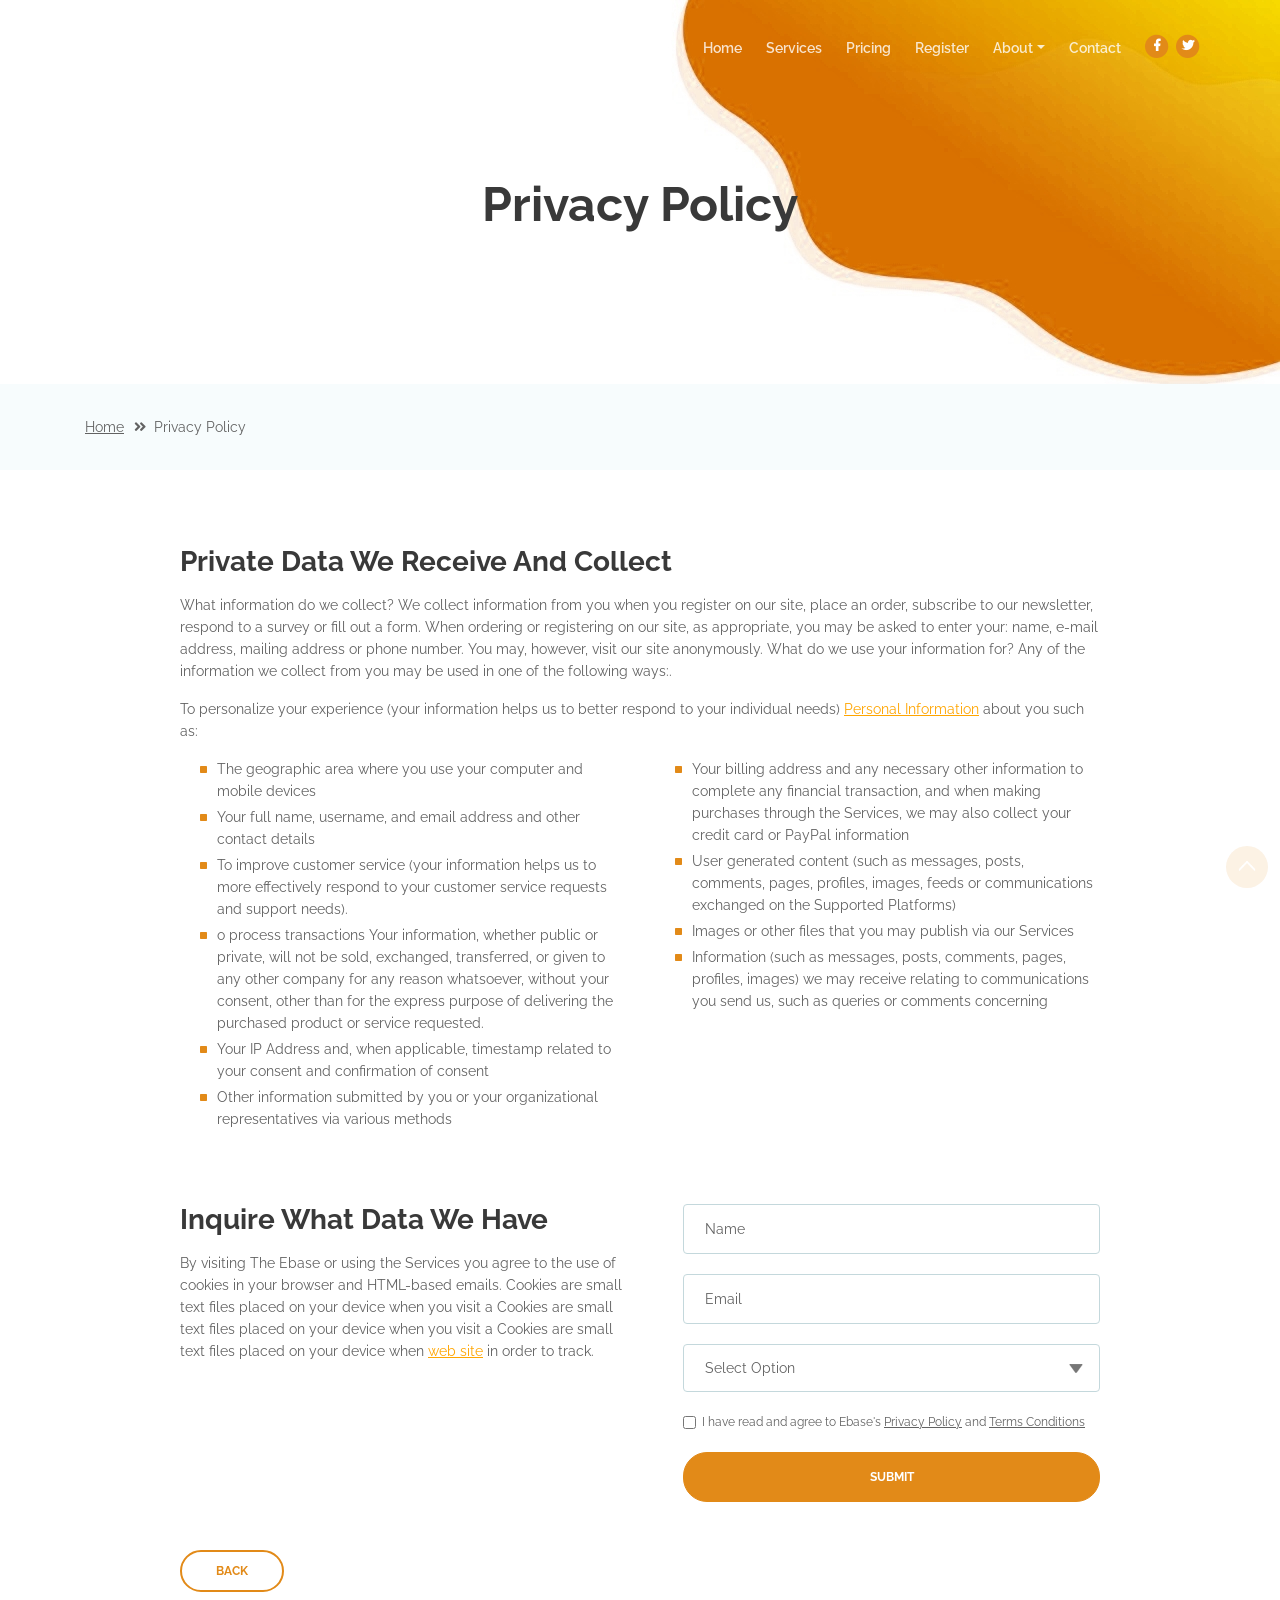
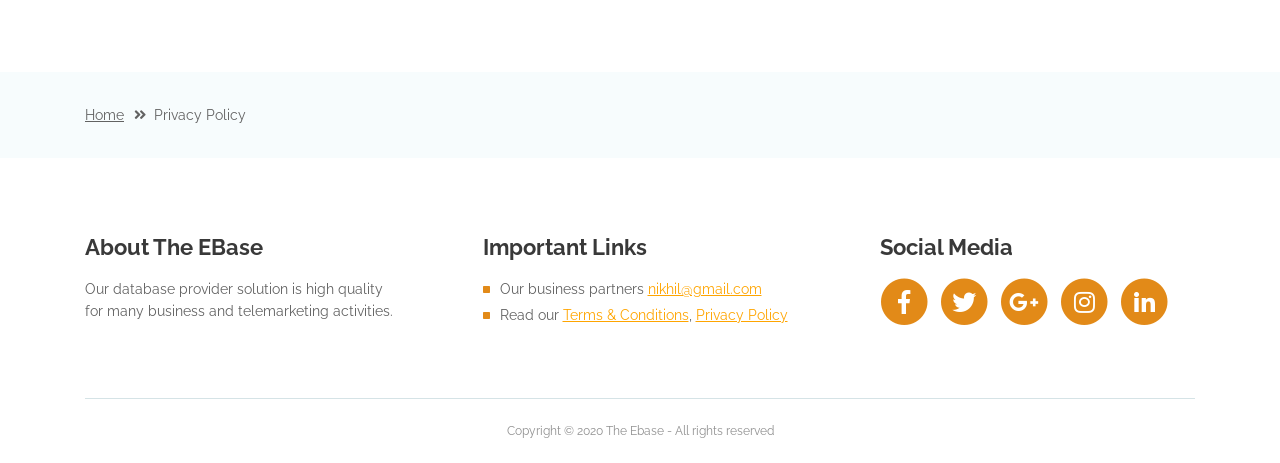
==== commit 20f7726f: "Pre-Final" ====
--- a/privacy-policy.html
+++ b/privacy-policy.html
@@ -1,39 +1,47 @@
 <!DOCTYPE html>
 <html lang="en">
+
 <head>
     <meta charset="utf-8">
     <meta name="viewport" content="width=device-width, initial-scale=1, shrink-to-fit=no">
-    
+
     <!-- SEO Meta Tags -->
     <meta name="description" content="Create a stylish landing page for your business startup and get leads for the offered services with this HTML landing page template.">
     <meta name="author" content="Inovatik">
 
     <!-- OG Meta Tags to improve the way the post looks when you share the page on LinkedIn, Facebook, Google+ -->
-	<meta property="og:site_name" content="" /> <!-- website name -->
-	<meta property="og:site" content="" /> <!-- website link -->
-	<meta property="og:title" content=""/> <!-- title shown in the actual shared post -->
-	<meta property="og:description" content="" /> <!-- description shown in the actual shared post -->
-	<meta property="og:image" content="" /> <!-- image link, make sure it's jpg -->
-	<meta property="og:url" content="" /> <!-- where do you want your post to link to -->
-	<meta property="og:type" content="article" />
+    <meta property="og:site_name" content="" />
+    <!-- website name -->
+    <meta property="og:site" content="" />
+    <!-- website link -->
+    <meta property="og:title" content="" />
+    <!-- title shown in the actual shared post -->
+    <meta property="og:description" content="" />
+    <!-- description shown in the actual shared post -->
+    <meta property="og:image" content="" />
+    <!-- image link, make sure it's jpg -->
+    <meta property="og:url" content="" />
+    <!-- where do you want your post to link to -->
+    <meta property="og:type" content="article" />
 
     <!-- Website Title -->
     <title>Privacy Policy</title>
-    
+
     <!-- Styles -->
     <link href="https://fonts.googleapis.com/css?family=Raleway:400,400i,600,700,700i&amp;subset=latin-ext" rel="stylesheet">
     <link href="css/bootstrap.css" rel="stylesheet">
     <link href="css/fontawesome-all.css" rel="stylesheet">
     <link href="css/swiper.css" rel="stylesheet">
-	<link href="css/magnific-popup.css" rel="stylesheet">
+    <link href="css/magnific-popup.css" rel="stylesheet">
     <link href="css/styles.css" rel="stylesheet">
-	
-	
+
+
 </head>
+
 <body data-spy="scroll" data-target=".fixed-top">
-    
+
     <!-- Preloader -->
-	<div class="spinner-wrapper">
+    <div class="spinner-wrapper">
         <div class="spinner">
             <div class="bounce1"></div>
             <div class="bounce2"></div>
@@ -41,15 +49,15 @@
         </div>
     </div>
     <!-- end of preloader -->
-    
+
 
     <!-- Navbar -->
     <nav class="navbar navbar-expand-lg navbar-dark navbar-custom fixed-top">
         <!-- Text Logo - Use this if you don't have a graphic logo -->
-        <!-- <a class="navbar-brand logo-text page-scroll" href="index.html">Evolo</a> -->
-
-    
-        
+        <!-- <a class="navbar-brand logo-text page-scroll" href="index.php">Evolo</a> -->
+
+
+
         <!-- Mobile Menu Toggle Button -->
         <button class="navbar-toggler" type="button" data-toggle="collapse" data-target="#navbarsExampleDefault" aria-controls="navbarsExampleDefault" aria-expanded="false" aria-label="Toggle navigation">
             <span class="navbar-toggler-awesome fas fa-bars"></span>
@@ -60,21 +68,21 @@
         <div class="collapse navbar-collapse" id="navbarsExampleDefault">
             <ul class="navbar-nav ml-auto">
                 <li class="nav-item">
-                    <a class="nav-link page-scroll" href="index.html#header">Home <span class="sr-only">(current)</span></a>
+                    <a class="nav-link page-scroll" href="index.php#header">Home <span class="sr-only">(current)</span></a>
                 </li>
                 <li class="nav-item">
-                    <a class="nav-link page-scroll" href="index.html#services">Services</a>
+                    <a class="nav-link page-scroll" href="index.php#services">Services</a>
                 </li>
                 <li class="nav-item">
-                    <a class="nav-link page-scroll" href="index.html#details">Pricing</a>
+                    <a class="nav-link page-scroll" href="index.php#details">Pricing</a>
                 </li>
                 <li class="nav-item">
-                    <a class="nav-link page-scroll" href="index.html#pricing">Register</a>
-                </li>
-
-                <!-- Dropdown Menu -->          
+                    <a class="nav-link page-scroll" href="index.php#pricing">Register</a>
+                </li>
+
+                <!-- Dropdown Menu -->
                 <li class="nav-item dropdown">
-                    <a class="nav-link dropdown-toggle page-scroll" href="index.html#about" id="navbarDropdown" role="button" aria-haspopup="true" aria-expanded="false">About</a>
+                    <a class="nav-link dropdown-toggle page-scroll" href="index.php#about" id="navbarDropdown" role="button" aria-haspopup="true" aria-expanded="false">About</a>
                     <div class="dropdown-menu" aria-labelledby="navbarDropdown">
                         <a class="dropdown-item" href="terms-conditions.html"><span class="item-text">Terms Conditions</span></a>
                         <div class="dropdown-items-divide-hr"></div>
@@ -84,7 +92,7 @@
                 <!-- end of dropdown menu -->
 
                 <li class="nav-item">
-                    <a class="nav-link page-scroll" href="index.html#contact">Contact</a>
+                    <a class="nav-link page-scroll" href="index.php#contact">Contact</a>
                 </li>
             </ul>
             <span class="nav-item social-icons">
@@ -94,7 +102,7 @@
                         <i class="fab fa-facebook-f fa-stack-1x"></i>
                     </a>
                 </span>
-                <span class="fa-stack">
+            <span class="fa-stack">
                     <a href="#your-link">
                         <i class="fas fa-circle fa-stack-2x twitter"></i>
                         <i class="fab fa-twitter fa-stack-1x"></i>
@@ -102,7 +110,8 @@
                 </span>
             </span>
         </div>
-    </nav> <!-- end of navbar -->
+    </nav>
+    <!-- end of navbar -->
     <!-- end of navbar -->
 
 
@@ -112,10 +121,14 @@
             <div class="row">
                 <div class="col-md-12">
                     <h1>Privacy Policy</h1>
-                </div> <!-- end of col -->
-            </div> <!-- end of row -->
-        </div> <!-- end of container -->
-    </header> <!-- end of ex-header -->
+                </div>
+                <!-- end of col -->
+            </div>
+            <!-- end of row -->
+        </div>
+        <!-- end of container -->
+    </header>
+    <!-- end of ex-header -->
     <!-- end of header -->
 
 
@@ -125,12 +138,17 @@
             <div class="row">
                 <div class="col-lg-12">
                     <div class="breadcrumbs">
-                        <a href="index.html">Home</a><i class="fa fa-angle-double-right"></i><span>Privacy Policy</span>
-                    </div> <!-- end of breadcrumbs -->
-                </div> <!-- end of col -->
-            </div> <!-- end of row -->
-        </div> <!-- end of container -->
-    </div> <!-- end of ex-basic-1 -->
+                        <a href="index.php">Home</a><i class="fa fa-angle-double-right"></i><span>Privacy Policy</span>
+                    </div>
+                    <!-- end of breadcrumbs -->
+                </div>
+                <!-- end of col -->
+            </div>
+            <!-- end of row -->
+        </div>
+        <!-- end of container -->
+    </div>
+    <!-- end of ex-basic-1 -->
     <!-- end of breadcrumbs -->
 
 
@@ -141,7 +159,9 @@
                 <div class="col-lg-10 offset-lg-1">
                     <div class="text-container">
                         <h3>Private Data We Receive And Collect</h3>
-                        <p>What information do we collect? We collect information from you when you register on our site, place an order, subscribe to our newsletter, respond to a survey or fill out a form. When ordering or registering on our site, as appropriate, you may be asked to enter your: name, e-mail address, mailing address or phone number. You may, however, visit our site anonymously. What do we use your information for? Any of the information we collect from you may be used in one of the following ways:.</p>
+                        <p>What information do we collect? We collect information from you when you register on our site, place an order, subscribe to our newsletter, respond to a survey or fill out a form. When ordering or registering on our site, as appropriate,
+                            you may be asked to enter your: name, e-mail address, mailing address or phone number. You may, however, visit our site anonymously. What do we use your information for? Any of the information we collect from you may be used
+                            in one of the following ways:.</p>
                         <p>To personalize your experience (your information helps us to better respond to your individual needs) <a class="turquoise" href="#your-link">Personal Information</a> about you such as:</p>
                         <div class="row">
                             <div class="col-md-6">
@@ -160,7 +180,8 @@
                                     </li>
                                     <li class="media">
                                         <i class="fas fa-square"></i>
-                                        <div class="media-body">o process transactions Your information, whether public or private, will not be sold, exchanged, transferred, or given to any other company for any reason whatsoever, without your consent, other than for the express purpose of delivering the purchased product or service requested.</div>
+                                        <div class="media-body">o process transactions Your information, whether public or private, will not be sold, exchanged, transferred, or given to any other company for any reason whatsoever, without your consent, other than for the express
+                                            purpose of delivering the purchased product or service requested.</div>
                                     </li>
                                     <li class="media">
                                         <i class="fas fa-square"></i>
@@ -171,7 +192,8 @@
                                         <div class="media-body">Other information submitted by you or your organizational representatives via various methods</div>
                                     </li>
                                 </ul>
-                            </div> <!-- end of col -->
+                            </div>
+                            <!-- end of col -->
 
                             <div class="col-md-6">
                                 <ul class="list-unstyled li-space-lg indent">
@@ -192,18 +214,24 @@
                                         <div class="media-body">Information (such as messages, posts, comments, pages, profiles, images) we may receive relating to communications you send us, such as queries or comments concerning</div>
                                     </li>
                                 </ul>
-                            </div> <!-- end of col -->
-                        </div> <!-- end of row -->
-                    </div> <!-- end of text-container-->
-                    
+                            </div>
+                            <!-- end of col -->
+                        </div>
+                        <!-- end of row -->
+                    </div>
+                    <!-- end of text-container-->
+
                     <div class="row">
                         <div class="col-md-6">
                             <div class="text-container last">
                                 <h3>Inquire What Data We Have</h3>
-                                
-                                <p> By visiting The Ebase or using the Services you agree to the use of cookies in your browser and HTML-based emails. Cookies are small text files placed on your device when you visit a Cookies are small text files placed on your device when you visit a Cookies are small text files placed on your device when <a class="turquoise" href="index.html">web site</a> in order to track.</p>
-                            </div> <!-- end of text container -->
-                        </div> <!-- end of col-->
+
+                                <p> By visiting The Ebase or using the Services you agree to the use of cookies in your browser and HTML-based emails. Cookies are small text files placed on your device when you visit a Cookies are small text files placed
+                                    on your device when you visit a Cookies are small text files placed on your device when <a class="turquoise" href="index.php">web site</a> in order to track.</p>
+                            </div>
+                            <!-- end of text container -->
+                        </div>
+                        <!-- end of col-->
                         <div class="col-md-6">
 
                             <!-- Privacy Form -->
@@ -238,16 +266,23 @@
                                         <div id="pmsgSubmit" class="h3 text-center hidden"></div>
                                     </div>
                                 </form>
-                            </div> <!-- end of form container -->
+                            </div>
+                            <!-- end of form container -->
                             <!-- end of privacy form -->
 
-                        </div> <!-- end of col--> 
-                    </div> <!-- end of row -->
-                    <a class="btn-outline-reg back" href="index.html">BACK</a>
-                </div> <!-- end of col-->
-            </div> <!-- end of row -->
-        </div> <!-- end of container -->
-    </div> <!-- end of ex-basic-2 -->
+                        </div>
+                        <!-- end of col-->
+                    </div>
+                    <!-- end of row -->
+                    <a class="btn-outline-reg back" href="index.php">BACK</a>
+                </div>
+                <!-- end of col-->
+            </div>
+            <!-- end of row -->
+        </div>
+        <!-- end of container -->
+    </div>
+    <!-- end of ex-basic-2 -->
     <!-- end of privacy content -->
 
 
@@ -257,16 +292,21 @@
             <div class="row">
                 <div class="col-lg-12">
                     <div class="breadcrumbs">
-                        <a href="index.html">Home</a><i class="fa fa-angle-double-right"></i><span>Privacy Policy</span>
-                    </div> <!-- end of breadcrumbs -->
-                </div> <!-- end of col -->
-            </div> <!-- end of row -->
-        </div> <!-- end of container -->
-    </div> <!-- end of ex-basic-1 -->
+                        <a href="index.php">Home</a><i class="fa fa-angle-double-right"></i><span>Privacy Policy</span>
+                    </div>
+                    <!-- end of breadcrumbs -->
+                </div>
+                <!-- end of col -->
+            </div>
+            <!-- end of row -->
+        </div>
+        <!-- end of container -->
+    </div>
+    <!-- end of ex-basic-1 -->
     <!-- end of breadcrumbs -->
 
-    
-   
+
+
     <!-- Footer -->
     <div class="footer">
         <div class="container">
@@ -276,7 +316,8 @@
                         <h4>About The EBase</h4>
                         <p>Our database provider solution is high quality for many business and telemarketing activities.</p>
                     </div>
-                </div> <!-- end of col -->
+                </div>
+                <!-- end of col -->
                 <div class="col-md-4">
                     <div class="footer-col middle">
                         <h4>Important Links</h4>
@@ -291,7 +332,8 @@
                             </li>
                         </ul>
                     </div>
-                </div> <!-- end of col -->
+                </div>
+                <!-- end of col -->
                 <div class="col-md-4">
                     <div class="footer-col last">
                         <h4>Social Media</h4>
@@ -325,11 +367,15 @@
                                 <i class="fab fa-linkedin-in fa-stack-1x"></i>
                             </a>
                         </span>
-                    </div> 
-                </div> <!-- end of col -->
-            </div> <!-- end of row -->
-        </div> <!-- end of container -->
-    </div> <!-- end of footer -->  
+                    </div>
+                </div>
+                <!-- end of col -->
+            </div>
+            <!-- end of row -->
+        </div>
+        <!-- end of container -->
+    </div>
+    <!-- end of footer -->
     <!-- end of footer -->
 
 
@@ -339,21 +385,34 @@
             <div class="row">
                 <div class="col-lg-12">
                     <p class="p-small">Copyright © 2020 The Ebase - All rights reserved</p>
-                </div> <!-- end of col -->
-            </div> <!-- enf of row -->
-        </div> <!-- end of container -->
-    </div> <!-- end of copyright --> 
+                </div>
+                <!-- end of col -->
+            </div>
+            <!-- enf of row -->
+        </div>
+        <!-- end of container -->
+    </div>
     <!-- end of copyright -->
-	
+    <!-- end of copyright -->
+
     <!-- Scripts -->
-    <script src="js/jquery.min.js"></script> <!-- jQuery for Bootstrap's JavaScript plugins -->
-    <script src="js/popper.min.js"></script> <!-- Popper tooltip library for Bootstrap -->
-    <script src="js/bootstrap.min.js"></script> <!-- Bootstrap framework -->
-    <script src="js/jquery.easing.min.js"></script> <!-- jQuery Easing for smooth scrolling between anchors -->
-    <script src="js/swiper.min.js"></script> <!-- Swiper for image and text sliders -->
-    <script src="js/jquery.magnific-popup.js"></script> <!-- Magnific Popup for lightboxes -->
-    <script src="js/validator.min.js"></script> <!-- Validator.js - Bootstrap plugin that validates forms -->
-    <script src="js/scripts.js"></script> <!-- Custom scripts -->
-    
+    <script src="js/jquery.min.js"></script>
+    <!-- jQuery for Bootstrap's JavaScript plugins -->
+    <script src="js/popper.min.js"></script>
+    <!-- Popper tooltip library for Bootstrap -->
+    <script src="js/bootstrap.min.js"></script>
+    <!-- Bootstrap framework -->
+    <script src="js/jquery.easing.min.js"></script>
+    <!-- jQuery Easing for smooth scrolling between anchors -->
+    <script src="js/swiper.min.js"></script>
+    <!-- Swiper for image and text sliders -->
+    <script src="js/jquery.magnific-popup.js"></script>
+    <!-- Magnific Popup for lightboxes -->
+    <script src="js/validator.min.js"></script>
+    <!-- Validator.js - Bootstrap plugin that validates forms -->
+    <script src="js/scripts.js"></script>
+    <!-- Custom scripts -->
+
 </body>
+
 </html>
--- a/css/styles.css
+++ b/css/styles.css
@@ -3,6 +3,7 @@
    Created: June 2019
    Description: Master CSS file
 */
+
 
 /*****************************************
 Table Of Contents:
@@ -29,12 +30,13 @@
 20. Media Queries
 ******************************************/
 
+
 /*****************************************
 Colors:
-- Backgrounds - turquoise #00bfd8
+- Backgrounds - turquoise #e28a18
 - Backgrounds - blue #0079f9
 - Backgrounds - light gray #f7fcfd
-- Buttons, bullets, icons, links - turquoise #00bfd8
+- Buttons, bullets, icons, links - turquoise #e28a18
 - Cards border, inputs border - light gray #c4d8dc
 - Text headers, navbar links - black #393939
 - Text body - black #626262
@@ -42,273 +44,286 @@
 
 
 /******************************/
+
+
 /*     01. General Styles     */
+
+
 /******************************/
+
 body,
 html {
     width: 100%;
-	height: 100%;
-}
-
-body, p {
-	color: #626262; 
-	font: 400 0.875rem/1.375rem "Raleway", sans-serif;
+    height: 100%;
+}
+
+body,
+p {
+    color: #626262;
+    font: 400 0.875rem/1.375rem "Raleway", sans-serif;
 }
 
 .p-large {
-	font: 400 1rem/1.5rem "Raleway", sans-serif;
+    font: 400 1rem/1.5rem "Raleway", sans-serif;
 }
 
 .p-small {
-	font: 400 0.75rem/1.25rem "Raleway", sans-serif;
+    font: 400 0.75rem/1.25rem "Raleway", sans-serif;
 }
 
 .p-heading {
-	margin-bottom: 3.875rem;
+    margin-bottom: 3.875rem;
 }
 
 .li-space-lg li {
-	margin-bottom: 0.25rem;
+    margin-bottom: 0.25rem;
 }
 
 .indent {
-	padding-left: 1.25rem;
+    padding-left: 1.25rem;
 }
 
 h1 {
-	color: #393939;
-	font: 700 3rem/3.5rem "Raleway", sans-serif;
+    color: #393939;
+    font: 700 3rem/3.5rem "Raleway", sans-serif;
 }
 
 h2 {
-	color: #393939;
-	font: 700 2.25rem/2.75rem "Raleway", sans-serif;
+    color: #393939;
+    font: 700 2.25rem/2.75rem "Raleway", sans-serif;
 }
 
 h3 {
-	color: #393939;
-	font: 700 1.75rem/2rem "Raleway", sans-serif;
+    color: #393939;
+    font: 700 1.75rem/2rem "Raleway", sans-serif;
 }
 
 h4 {
-	color: #393939;
-	font: 700 1.375rem/1.875rem "Raleway", sans-serif;
+    color: #393939;
+    font: 700 1.375rem/1.875rem "Raleway", sans-serif;
 }
 
 h5 {
-	color: #393939;
-	font: 700 1.125rem/1.625rem "Raleway", sans-serif;
+    color: #393939;
+    font: 700 1.125rem/1.625rem "Raleway", sans-serif;
 }
 
 h6 {
-	color: #393939;
-	font: 700 1rem/1.5rem "Raleway", sans-serif;
+    color: #393939;
+    font: 700 1rem/1.5rem "Raleway", sans-serif;
 }
 
 a {
-	color: #626262;
-	text-decoration: underline;
+    color: #626262;
+    text-decoration: underline;
 }
 
 a:hover {
-	color: #626262;
-	text-decoration: underline;
+    color: #626262;
+    text-decoration: underline;
 }
 
 a.turquoise {
-	color: #00bfd8;
+    color: orange;
 }
 
 a.white {
-	color: #fff;
+    color: #fff;
 }
 
 .testimonial-text {
-	font: italic 400 1rem/1.5rem "Raleway", sans-serif;
+    font: italic 400 1rem/1.5rem "Raleway", sans-serif;
 }
 
 .testimonial-author {
-	font: 700 1rem/1.5rem "Raleway", sans-serif;
+    font: 700 1rem/1.5rem "Raleway", sans-serif;
 }
 
 .turquoise {
-	color: #00bfd8;
+    color: #e28a18;
 }
 
 .btn-solid-reg {
-	display: inline-block;
-	padding: 1.1875rem 2.125rem 1.1875rem 2.125rem;
-	border: 0.125rem solid #00bfd8;
-	border-radius: 2rem;
-	background-color: #00bfd8;
-	color: #fff;
-	font: 700 0.75rem/0 "Raleway", sans-serif;
-	text-decoration: none;
-	transition: all 0.2s;
+    display: inline-block;
+    padding: 1.1875rem 2.125rem 1.1875rem 2.125rem;
+    border: 0.125rem solid #e28a18;
+    border-radius: 2rem;
+    background-color: #e28a18;
+    color: #fff;
+    font: 700 0.75rem/0 "Raleway", sans-serif;
+    text-decoration: none;
+    transition: all 0.2s;
 }
 
 .btn-solid-reg:hover {
-	background-color: transparent;
-	color: #00bfd8;
-	text-decoration: none;
+    background-color: transparent;
+    color: #e28a18;
+    text-decoration: none;
 }
 
 .btn-solid-lg {
-	display: inline-block;
-	padding: 1.375rem 2.625rem 1.375rem 2.625rem;
-	border: 0.125rem solid #00bfd8;
-	border-radius: 2rem;
-	background-color: #00bfd8;
-	color: #fff;
-	font: 700 0.75rem/0 "Raleway", sans-serif;
-	text-decoration: none;
-	transition: all 0.2s;
+    display: inline-block;
+    padding: 1.375rem 2.625rem 1.375rem 2.625rem;
+    border: 0.125rem solid #e28a18;
+    border-radius: 2rem;
+    background-color: #e28a18;
+    color: #fff;
+    font: 700 0.75rem/0 "Raleway", sans-serif;
+    text-decoration: none;
+    transition: all 0.2s;
 }
 
 .btn-solid-lg:hover {
-	background-color: transparent;
-	color: #00bfd8;
-	text-decoration: none;
+    background-color: transparent;
+    color: #e28a18;
+    text-decoration: none;
 }
 
 .btn-outline-reg {
-	display: inline-block;
-	padding: 1.1875rem 2.125rem 1.1875rem 2.125rem;
-	border: 0.125rem solid #00bfd8;
-	border-radius: 2rem;
-	background-color: transparent;
-	color: #00bfd8;
-	font: 700 0.75rem/0 "Raleway", sans-serif;
-	text-decoration: none;
-	transition: all 0.2s;
+    display: inline-block;
+    padding: 1.1875rem 2.125rem 1.1875rem 2.125rem;
+    border: 0.125rem solid #e28a18;
+    border-radius: 2rem;
+    background-color: transparent;
+    color: #e28a18;
+    font: 700 0.75rem/0 "Raleway", sans-serif;
+    text-decoration: none;
+    transition: all 0.2s;
 }
 
 .btn-outline-reg:hover {
-	background-color: #00bfd8;
-	color: #fff;
-	text-decoration: none;
+    background-color: #e28a18;
+    color: #fff;
+    text-decoration: none;
 }
 
 .btn-outline-lg {
-	display: inline-block;
-	padding: 1.375rem 2.625rem 1.375rem 2.625rem;
-	border: 0.125rem solid #00bfd8;
-	border-radius: 2rem;
-	background-color: transparent;
-	color: #00bfd8;
-	font: 700 0.75rem/0 "Raleway", sans-serif;
-	text-decoration: none;
-	transition: all 0.2s;
+    display: inline-block;
+    padding: 1.375rem 2.625rem 1.375rem 2.625rem;
+    border: 0.125rem solid #e28a18;
+    border-radius: 2rem;
+    background-color: transparent;
+    color: #e28a18;
+    font: 700 0.75rem/0 "Raleway", sans-serif;
+    text-decoration: none;
+    transition: all 0.2s;
 }
 
 .btn-outline-lg:hover {
-	background-color: #00bfd8;
-	color: #fff;
-	text-decoration: none;
+    background-color: #e28a18;
+    color: #fff;
+    text-decoration: none;
 }
 
 .btn-outline-sm {
-	display: inline-block;
-	padding: 1rem 1.625rem 0.875rem 1.625rem;
-	border: 0.125rem solid #00bfd8;
-	border-radius: 2rem;
-	background-color: transparent;
-	color: #00bfd8;
-	font: 700 0.625rem/0 "Raleway", sans-serif;
-	text-decoration: none;
-	transition: all 0.2s;
+    display: inline-block;
+    padding: 1rem 1.625rem 0.875rem 1.625rem;
+    border: 0.125rem solid #e28a18;
+    border-radius: 2rem;
+    background-color: transparent;
+    color: #e28a18;
+    font: 700 0.625rem/0 "Raleway", sans-serif;
+    text-decoration: none;
+    transition: all 0.2s;
 }
 
 .btn-outline-sm:hover {
-	background-color: #00bfd8;
-	color: #fff;
-	text-decoration: none;
+    background-color: #e28a18;
+    color: #fff;
+    text-decoration: none;
 }
 
 .form-group {
-	position: relative;
-	margin-bottom: 1.25rem;
+    position: relative;
+    margin-bottom: 1.25rem;
 }
 
 .form-group.has-error.has-danger {
-	margin-bottom: 0.625rem;
+    margin-bottom: 0.625rem;
 }
 
 .form-group.has-error.has-danger .help-block.with-errors ul {
-	margin-top: 0.375rem;
+    margin-top: 0.375rem;
 }
 
 .label-control {
-	position: absolute;
-	top: 0.87rem;
-	left: 1.375rem;
-	color: #626262;
-	opacity: 1;
-	font: 400 0.875rem/1.375rem "Raleway", sans-serif;
-	cursor: text;
-	transition: all 0.2s ease;
-}
+    position: absolute;
+    top: 0.87rem;
+    left: 1.375rem;
+    color: #626262;
+    opacity: 1;
+    font: 400 0.875rem/1.375rem "Raleway", sans-serif;
+    cursor: text;
+    transition: all 0.2s ease;
+}
+
 
 /* IE10+ hack to solve lower label text position compared to the rest of the browsers */
-@media screen and (-ms-high-contrast: active), screen and (-ms-high-contrast: none) {  
-	.label-control {
-		top: 0.9375rem;
-	}
-}
-
-.form-control-input:focus + .label-control,
-.form-control-input.notEmpty + .label-control,
-.form-control-textarea:focus + .label-control,
-.form-control-textarea.notEmpty + .label-control {
-	top: 0.125rem;
-	opacity: 1;
-	font-size: 0.75rem;
-	font-weight: 700;
+
+@media screen and (-ms-high-contrast: active),
+screen and (-ms-high-contrast: none) {
+    .label-control {
+        top: 0.9375rem;
+    }
+}
+
+.form-control-input:focus+.label-control,
+.form-control-input.notEmpty+.label-control,
+.form-control-textarea:focus+.label-control,
+.form-control-textarea.notEmpty+.label-control {
+    top: 0.125rem;
+    opacity: 1;
+    font-size: 0.75rem;
+    font-weight: 700;
 }
 
 .form-control-input,
 .form-control-select {
-	display: block; /* needed for proper display of the label in Firefox, IE, Edge */
-	width: 100%;
-	padding-top: 1.0625rem;
-	padding-bottom: 0.0625rem;
-	padding-left: 1.3125rem;
-	border: 1px solid #c4d8dc;
-	border-radius: 0.25rem;
-	background-color: #fff;
-	color: #626262;
-	font: 400 0.875rem/1.875rem "Raleway", sans-serif;
-	transition: all 0.2s;
-	-webkit-appearance: none; /* removes inner shadow on form inputs on ios safari */
+    display: block;
+    /* needed for proper display of the label in Firefox, IE, Edge */
+    width: 100%;
+    padding-top: 1.0625rem;
+    padding-bottom: 0.0625rem;
+    padding-left: 1.3125rem;
+    border: 1px solid #c4d8dc;
+    border-radius: 0.25rem;
+    background-color: #fff;
+    color: #626262;
+    font: 400 0.875rem/1.875rem "Raleway", sans-serif;
+    transition: all 0.2s;
+    -webkit-appearance: none;
+    /* removes inner shadow on form inputs on ios safari */
 }
 
 .form-control-select {
-	padding-top: 0.5rem;
-	padding-bottom: 0.5rem;
-	height: 3rem;
-}
+    padding-top: 0.5rem;
+    padding-bottom: 0.5rem;
+    height: 3rem;
+}
+
 
 /* IE10+ hack to solve lower label text position compared to the rest of the browsers */
-@media screen and (-ms-high-contrast: active), screen and (-ms-high-contrast: none) {  
-	.form-control-input {
-		padding-top: 1.25rem;
-		padding-bottom: 0.75rem;
-		line-height: 1.75rem;
-	}
-
-	.form-control-select {
-		padding-top: 0.875rem;
-		padding-bottom: 0.75rem;
-		height: 3.125rem;
-		line-height: 2.125rem;
-	}
+
+@media screen and (-ms-high-contrast: active),
+screen and (-ms-high-contrast: none) {
+    .form-control-input {
+        padding-top: 1.25rem;
+        padding-bottom: 0.75rem;
+        line-height: 1.75rem;
+    }
+    .form-control-select {
+        padding-top: 0.875rem;
+        padding-bottom: 0.75rem;
+        height: 3.125rem;
+        line-height: 2.125rem;
+    }
 }
 
 select {
     /* you should keep these first rules in place to maintain cross-browser behavior */
     -webkit-appearance: none;
-	-moz-appearance: none;
-	-ms-appearance: none;
+    -moz-appearance: none;
+    -ms-appearance: none;
     -o-appearance: none;
     appearance: none;
     background-image: url('../images/down-arrow.png');
@@ -318,787 +333,908 @@
 }
 
 select::-ms-expand {
-    display: none; /* removes the ugly default down arrow on select form field in IE11 */
+    display: none;
+    /* removes the ugly default down arrow on select form field in IE11 */
 }
 
 .form-control-textarea {
-	display: block; /* used to eliminate a bottom gap difference between Chrome and IE/FF */
-	width: 100%;
-	height: 8rem; /* used instead of html rows to normalize height between Chrome and IE/FF */
-	padding-top: 1.25rem;
-	padding-left: 1.3125rem;
-	border: 1px solid #c4d8dc;
-	border-radius: 0.25rem;
-	background-color: #fff;
-	color: #626262;
-	font: 400 0.875rem/1.75rem "Raleway", sans-serif;
-	transition: all 0.2s;
+    display: block;
+    /* used to eliminate a bottom gap difference between Chrome and IE/FF */
+    width: 100%;
+    height: 8rem;
+    /* used instead of html rows to normalize height between Chrome and IE/FF */
+    padding-top: 1.25rem;
+    padding-left: 1.3125rem;
+    border: 1px solid #c4d8dc;
+    border-radius: 0.25rem;
+    background-color: #fff;
+    color: #626262;
+    font: 400 0.875rem/1.75rem "Raleway", sans-serif;
+    transition: all 0.2s;
 }
 
 .form-control-input:focus,
 .form-control-select:focus,
 .form-control-textarea:focus {
-	border: 1px solid #a1a1a1;
-	outline: none; /* Removes blue border on focus */
+    border: 1px solid #a1a1a1;
+    outline: none;
+    /* Removes blue border on focus */
 }
 
 .form-control-input:hover,
 .form-control-select:hover,
 .form-control-textarea:hover {
-	border: 1px solid #a1a1a1;
+    border: 1px solid #a1a1a1;
 }
 
 .checkbox {
-	font: 400 0.75rem/1.25rem "Raleway", sans-serif;
+    font: 400 0.75rem/1.25rem "Raleway", sans-serif;
 }
 
 input[type='checkbox'] {
-	vertical-align: -15%;
-	margin-right: 0.375rem;
-}
+    vertical-align: -15%;
+    margin-right: 0.375rem;
+}
+
 
 /* IE10+ hack to raise checkbox field position compared to the rest of the browsers */
-@media screen and (-ms-high-contrast: active), screen and (-ms-high-contrast: none) {  
-	input[type='checkbox'] {
-		vertical-align: -9%;
-	}
+
+@media screen and (-ms-high-contrast: active),
+screen and (-ms-high-contrast: none) {
+    input[type='checkbox'] {
+        vertical-align: -9%;
+    }
 }
 
 .form-control-submit-button {
-	display: inline-block;
-	width: 100%;
-	height: 3.125rem;
-	border: 1px solid #00bfd8;
-	border-radius: 1.5rem;
-	background-color: #00bfd8;
-	color: #fff;
-	font: 700 0.75rem/1.75rem "Raleway", sans-serif;
-	cursor: pointer;
-	transition: all 0.2s;
+    display: inline-block;
+    width: 100%;
+    height: 3.125rem;
+    border: 1px solid #e28a18;
+    border-radius: 1.5rem;
+    background-color: #e28a18;
+    color: #fff;
+    font: 700 0.75rem/1.75rem "Raleway", sans-serif;
+    cursor: pointer;
+    transition: all 0.2s;
 }
 
 .form-control-submit-button:hover {
-	background-color: transparent;
-	color: #00bfd8;
-}
+    background-color: transparent;
+    color: #e28a18;
+}
+
 
 /* Form Success And Error Message Formatting */
+
 #rmsgSubmit.h3.text-center.tada.animated,
 #cmsgSubmit.h3.text-center.tada.animated,
 #pmsgSubmit.h3.text-center.tada.animated,
 #rmsgSubmit.h3.text-center,
 #cmsgSubmit.h3.text-center,
 #pmsgSubmit.h3.text-center {
-	display: block;
-	margin-bottom: 0;
-	color: #626262;
-	font: 400 1.125rem/1rem "Raleway", sans-serif;
+    display: block;
+    margin-bottom: 0;
+    color: #626262;
+    font: 400 1.125rem/1rem "Raleway", sans-serif;
 }
 
 .help-block.with-errors .list-unstyled {
-	color: #626262;
-	font-size: 0.75rem;
-	line-height: 1.125rem;
-	text-align: left;
+    color: #626262;
+    font-size: 0.75rem;
+    line-height: 1.125rem;
+    text-align: left;
 }
 
 .help-block.with-errors ul {
-	margin-bottom: 0;
-}
+    margin-bottom: 0;
+}
+
+
 /* end of form success and error message formatting */
 
+
 /* Form Success And Error Message Animation - Animate.css */
+
 @-webkit-keyframes tada {
-	from {
-		-webkit-transform: scale3d(1, 1, 1);
-		-ms-transform: scale3d(1, 1, 1);
-		transform: scale3d(1, 1, 1);
-	}
-	10%, 20% {
-		-webkit-transform: scale3d(.9, .9, .9) rotate3d(0, 0, 1, -3deg);
-		-ms-transform: scale3d(.9, .9, .9) rotate3d(0, 0, 1, -3deg);
-		transform: scale3d(.9, .9, .9) rotate3d(0, 0, 1, -3deg);
-	}
-	30%, 50%, 70%, 90% {
-		-webkit-transform: scale3d(1.1, 1.1, 1.1) rotate3d(0, 0, 1, 3deg);
-		-ms-transform: scale3d(1.1, 1.1, 1.1) rotate3d(0, 0, 1, 3deg);
-		transform: scale3d(1.1, 1.1, 1.1) rotate3d(0, 0, 1, 3deg);
-	}
-	40%, 60%, 80% {
-		-webkit-transform: scale3d(1.1, 1.1, 1.1) rotate3d(0, 0, 1, -3deg);
-		-ms-transform: scale3d(1.1, 1.1, 1.1) rotate3d(0, 0, 1, -3deg);
-		transform: scale3d(1.1, 1.1, 1.1) rotate3d(0, 0, 1, -3deg);
-	}
-	to {
-		-webkit-transform: scale3d(1, 1, 1);
-		-ms-transform: scale3d(1, 1, 1);
-		transform: scale3d(1, 1, 1);
-	}
+    from {
+        -webkit-transform: scale3d(1, 1, 1);
+        -ms-transform: scale3d(1, 1, 1);
+        transform: scale3d(1, 1, 1);
+    }
+    10%,
+    20% {
+        -webkit-transform: scale3d(.9, .9, .9) rotate3d(0, 0, 1, -3deg);
+        -ms-transform: scale3d(.9, .9, .9) rotate3d(0, 0, 1, -3deg);
+        transform: scale3d(.9, .9, .9) rotate3d(0, 0, 1, -3deg);
+    }
+    30%,
+    50%,
+    70%,
+    90% {
+        -webkit-transform: scale3d(1.1, 1.1, 1.1) rotate3d(0, 0, 1, 3deg);
+        -ms-transform: scale3d(1.1, 1.1, 1.1) rotate3d(0, 0, 1, 3deg);
+        transform: scale3d(1.1, 1.1, 1.1) rotate3d(0, 0, 1, 3deg);
+    }
+    40%,
+    60%,
+    80% {
+        -webkit-transform: scale3d(1.1, 1.1, 1.1) rotate3d(0, 0, 1, -3deg);
+        -ms-transform: scale3d(1.1, 1.1, 1.1) rotate3d(0, 0, 1, -3deg);
+        transform: scale3d(1.1, 1.1, 1.1) rotate3d(0, 0, 1, -3deg);
+    }
+    to {
+        -webkit-transform: scale3d(1, 1, 1);
+        -ms-transform: scale3d(1, 1, 1);
+        transform: scale3d(1, 1, 1);
+    }
 }
 
 @keyframes tada {
-	from {
-		-webkit-transform: scale3d(1, 1, 1);
-		-ms-transform: scale3d(1, 1, 1);
-		transform: scale3d(1, 1, 1);
-	}
-	10%, 20% {
-		-webkit-transform: scale3d(.9, .9, .9) rotate3d(0, 0, 1, -3deg);
-		-ms-transform: scale3d(.9, .9, .9) rotate3d(0, 0, 1, -3deg);
-		transform: scale3d(.9, .9, .9) rotate3d(0, 0, 1, -3deg);
-	}
-	30%, 50%, 70%, 90% {
-		-webkit-transform: scale3d(1.1, 1.1, 1.1) rotate3d(0, 0, 1, 3deg);
-		-ms-transform: scale3d(1.1, 1.1, 1.1) rotate3d(0, 0, 1, 3deg);
-		transform: scale3d(1.1, 1.1, 1.1) rotate3d(0, 0, 1, 3deg);
-	}
-	40%, 60%, 80% {
-		-webkit-transform: scale3d(1.1, 1.1, 1.1) rotate3d(0, 0, 1, -3deg);
-		-ms-transform: scale3d(1.1, 1.1, 1.1) rotate3d(0, 0, 1, -3deg);
-		transform: scale3d(1.1, 1.1, 1.1) rotate3d(0, 0, 1, -3deg);
-	}
-	to {
-		-webkit-transform: scale3d(1, 1, 1);
-		-ms-transform: scale3d(1, 1, 1);
-		transform: scale3d(1, 1, 1);
-	}
+    from {
+        -webkit-transform: scale3d(1, 1, 1);
+        -ms-transform: scale3d(1, 1, 1);
+        transform: scale3d(1, 1, 1);
+    }
+    10%,
+    20% {
+        -webkit-transform: scale3d(.9, .9, .9) rotate3d(0, 0, 1, -3deg);
+        -ms-transform: scale3d(.9, .9, .9) rotate3d(0, 0, 1, -3deg);
+        transform: scale3d(.9, .9, .9) rotate3d(0, 0, 1, -3deg);
+    }
+    30%,
+    50%,
+    70%,
+    90% {
+        -webkit-transform: scale3d(1.1, 1.1, 1.1) rotate3d(0, 0, 1, 3deg);
+        -ms-transform: scale3d(1.1, 1.1, 1.1) rotate3d(0, 0, 1, 3deg);
+        transform: scale3d(1.1, 1.1, 1.1) rotate3d(0, 0, 1, 3deg);
+    }
+    40%,
+    60%,
+    80% {
+        -webkit-transform: scale3d(1.1, 1.1, 1.1) rotate3d(0, 0, 1, -3deg);
+        -ms-transform: scale3d(1.1, 1.1, 1.1) rotate3d(0, 0, 1, -3deg);
+        transform: scale3d(1.1, 1.1, 1.1) rotate3d(0, 0, 1, -3deg);
+    }
+    to {
+        -webkit-transform: scale3d(1, 1, 1);
+        -ms-transform: scale3d(1, 1, 1);
+        transform: scale3d(1, 1, 1);
+    }
 }
 
 .tada {
-	-webkit-animation-name: tada;
-	animation-name: tada;
+    -webkit-animation-name: tada;
+    animation-name: tada;
 }
 
 .animated {
-	-webkit-animation-duration: 1s;
-	animation-duration: 1s;
-	-webkit-animation-fill-mode: both;
-	animation-fill-mode: both;
-}
+    -webkit-animation-duration: 1s;
+    animation-duration: 1s;
+    -webkit-animation-fill-mode: both;
+    animation-fill-mode: both;
+}
+
+
 /* end of form success and error message animation - Animate.css */
 
+
 /* Fade-move Animation For Lightbox - Magnific Popup */
+
+
 /* at start */
+
 .my-mfp-slide-bottom .zoom-anim-dialog {
-	opacity: 0;
-	transition: all 0.2s ease-out;
-	-webkit-transform: translateY(-1.25rem) perspective(37.5rem) rotateX(10deg);
-	-ms-transform: translateY(-1.25rem) perspective(37.5rem) rotateX(10deg);
-	transform: translateY(-1.25rem) perspective(37.5rem) rotateX(10deg);
-}
+    opacity: 0;
+    transition: all 0.2s ease-out;
+    -webkit-transform: translateY(-1.25rem) perspective(37.5rem) rotateX(10deg);
+    -ms-transform: translateY(-1.25rem) perspective(37.5rem) rotateX(10deg);
+    transform: translateY(-1.25rem) perspective(37.5rem) rotateX(10deg);
+}
+
 
 /* animate in */
+
 .my-mfp-slide-bottom.mfp-ready .zoom-anim-dialog {
-	opacity: 1;
-	-webkit-transform: translateY(0) perspective(37.5rem) rotateX(0); 
-	-ms-transform: translateY(0) perspective(37.5rem) rotateX(0); 
-	transform: translateY(0) perspective(37.5rem) rotateX(0); 
-}
+    opacity: 1;
+    -webkit-transform: translateY(0) perspective(37.5rem) rotateX(0);
+    -ms-transform: translateY(0) perspective(37.5rem) rotateX(0);
+    transform: translateY(0) perspective(37.5rem) rotateX(0);
+}
+
 
 /* animate out */
+
 .my-mfp-slide-bottom.mfp-removing .zoom-anim-dialog {
-	opacity: 0;
-	-webkit-transform: translateY(-0.625rem) perspective(37.5rem) rotateX(10deg); 
-	-ms-transform: translateY(-0.625rem) perspective(37.5rem) rotateX(10deg); 
-	transform: translateY(-0.625rem) perspective(37.5rem) rotateX(10deg); 
-}
+    opacity: 0;
+    -webkit-transform: translateY(-0.625rem) perspective(37.5rem) rotateX(10deg);
+    -ms-transform: translateY(-0.625rem) perspective(37.5rem) rotateX(10deg);
+    transform: translateY(-0.625rem) perspective(37.5rem) rotateX(10deg);
+}
+
 
 /* dark overlay, start state */
+
 .my-mfp-slide-bottom.mfp-bg {
-	opacity: 0;
-	transition: opacity 0.2s ease-out;
-}
+    opacity: 0;
+    transition: opacity 0.2s ease-out;
+}
+
 
 /* animate in */
+
 .my-mfp-slide-bottom.mfp-ready.mfp-bg {
-	opacity: 0.8;
-}
+    opacity: 0.8;
+}
+
+
 /* animate out */
+
 .my-mfp-slide-bottom.mfp-removing.mfp-bg {
-	opacity: 0;
-}
+    opacity: 0;
+}
+
+
 /* end of fade-move animation for lightbox - magnific popup */
 
+
 /* Fade Animation For Image Slider - Magnific Popup */
+
 @-webkit-keyframes fadeIn {
-	from {
-		opacity: 0;
-	}
-	to {
-		opacity: 1;
-	}
+    from {
+        opacity: 0;
+    }
+    to {
+        opacity: 1;
+    }
 }
 
 @keyframes fadeIn {
-	from {
-		opacity: 0;
-	}
-	to {
-		opacity: 1;
-	}
+    from {
+        opacity: 0;
+    }
+    to {
+        opacity: 1;
+    }
 }
 
 .fadeIn {
-	-webkit-animation: fadeIn 0.6s;
-	animation: fadeIn 0.6s;
+    -webkit-animation: fadeIn 0.6s;
+    animation: fadeIn 0.6s;
 }
 
 @-webkit-keyframes fadeOut {
-	from {
-		opacity: 1;
-	}
-	to {
-		opacity: 0;
-	}
+    from {
+        opacity: 1;
+    }
+    to {
+        opacity: 0;
+    }
 }
 
 @keyframes fadeOut {
-	from {
-		opacity: 1;
-	}
-	to {
-		opacity: 0;
-	}
+    from {
+        opacity: 1;
+    }
+    to {
+        opacity: 0;
+    }
 }
 
 .fadeOut {
-	-webkit-animation: fadeOut 0.8s;
-	animation: fadeOut 0.8s;
-}
+    -webkit-animation: fadeOut 0.8s;
+    animation: fadeOut 0.8s;
+}
+
+
 /* end of fade animation for image slider - magnific popup */
 
 
 /*************************/
+
+
 /*     02. Preloader     */
+
+
 /*************************/
+
 .spinner-wrapper {
-	position: fixed;
-	z-index: 999999;
-	top: 0;
-	right: 0;
-	bottom: 0;
-	left: 0;
-	background: #fff;
+    position: fixed;
+    z-index: 999999;
+    top: 0;
+    right: 0;
+    bottom: 0;
+    left: 0;
+    background: #fff;
 }
 
 .spinner {
-	position: absolute;
-	top: 50%; /* centers the loading animation vertically one the screen */
-	left: 50%; /* centers the loading animation horizontally one the screen */
-	width: 3.75rem;
-	height: 1.25rem;
-	margin: -0.625rem 0 0 -1.875rem; /* is width and height divided by two */ 
-	text-align: center;
-}
-
-.spinner > div {
-	display: inline-block;
-	width: 1rem;
-	height: 1rem;
-	border-radius: 100%;
-	background-color: #00bfd8;
-	-webkit-animation: sk-bouncedelay 1.4s infinite ease-in-out both;
-	animation: sk-bouncedelay 1.4s infinite ease-in-out both;
+    position: absolute;
+    top: 50%;
+    /* centers the loading animation vertically one the screen */
+    left: 50%;
+    /* centers the loading animation horizontally one the screen */
+    width: 3.75rem;
+    height: 1.25rem;
+    margin: -0.625rem 0 0 -1.875rem;
+    /* is width and height divided by two */
+    text-align: center;
+}
+
+.spinner>div {
+    display: inline-block;
+    width: 1rem;
+    height: 1rem;
+    border-radius: 100%;
+    background-color: #e28a18;
+    -webkit-animation: sk-bouncedelay 1.4s infinite ease-in-out both;
+    animation: sk-bouncedelay 1.4s infinite ease-in-out both;
 }
 
 .spinner .bounce1 {
-	-webkit-animation-delay: -0.32s;
-	animation-delay: -0.32s;
+    -webkit-animation-delay: -0.32s;
+    animation-delay: -0.32s;
 }
 
 .spinner .bounce2 {
-	-webkit-animation-delay: -0.16s;
-	animation-delay: -0.16s;
+    -webkit-animation-delay: -0.16s;
+    animation-delay: -0.16s;
 }
 
 @-webkit-keyframes sk-bouncedelay {
-	0%, 80%, 100% { -webkit-transform: scale(0); }
-	40% { -webkit-transform: scale(1.0); }
+    0%,
+    80%,
+    100% {
+        -webkit-transform: scale(0);
+    }
+    40% {
+        -webkit-transform: scale(1.0);
+    }
 }
 
 @keyframes sk-bouncedelay {
-	0%, 80%, 100% { 
-		-webkit-transform: scale(0);
-		-ms-transform: scale(0);
-		transform: scale(0);
-	} 40% { 
-		-webkit-transform: scale(1.0);
-		-ms-transform: scale(1.0);
-		transform: scale(1.0);
-	}
+    0%,
+    80%,
+    100% {
+        -webkit-transform: scale(0);
+        -ms-transform: scale(0);
+        transform: scale(0);
+    }
+    40% {
+        -webkit-transform: scale(1.0);
+        -ms-transform: scale(1.0);
+        transform: scale(1.0);
+    }
 }
 
 
 /**************************/
+
+
 /*     03. Navigation     */
+
+
 /**************************/
+
 .navbar-custom {
-	background-color: #fff;
-	box-shadow: 0 0.0625rem 0.375rem 0 rgba(0, 0, 0, 0.1);
-	font: 600 0.875rem/0.875rem "Raleway", sans-serif;
-	transition: all 0.2s;
+    background-color: #fff;
+    box-shadow: 0 0.0625rem 0.375rem 0 rgba(0, 0, 0, 0.1);
+    font: 600 0.875rem/0.875rem "Raleway", sans-serif;
+    transition: all 0.2s;
 }
 
 .navbar-custom .navbar-brand.logo-image img {
     width: 7.4375rem;
-	height: 2rem;
+    height: 2rem;
 }
 
 .navbar-custom .navbar-brand.logo-text {
-	font: 600 2rem/1.5rem "Raleway", sans-serif;
-	color: #393939;
-	text-decoration: none;
+    font: 600 2rem/1.5rem "Raleway", sans-serif;
+    color: #393939;
+    text-decoration: none;
 }
 
 .navbar-custom .navbar-nav {
-	margin-top: 0.75rem;
-	margin-bottom: 0.5rem;
+    margin-top: 0.75rem;
+    margin-bottom: 0.5rem;
 }
 
 .navbar-custom .nav-item .nav-link {
-	padding: 0.625rem 0.75rem 0.625rem 0.75rem;
-	color: #393939;
-	text-decoration: none;
-	transition: all 0.2s ease;
+    padding: 0.625rem 0.75rem 0.625rem 0.75rem;
+    color: #393939;
+    text-decoration: none;
+    transition: all 0.2s ease;
 }
 
 .navbar-custom .nav-item .nav-link:hover,
 .navbar-custom .nav-item .nav-link.active {
-	color: #00bfd8;
-}
+    color: #e28a18;
+}
+
 
 /* Dropdown Menu */
-.navbar-custom .dropdown:hover > .dropdown-menu {
-	display: block; /* this makes the dropdown menu stay open while hovering it */
-	min-width: auto;
-	animation: fadeDropdown 0.2s; /* required for the fade animation */
+
+.navbar-custom .dropdown:hover>.dropdown-menu {
+    display: block;
+    /* this makes the dropdown menu stay open while hovering it */
+    min-width: auto;
+    animation: fadeDropdown 0.2s;
+    /* required for the fade animation */
 }
 
 @keyframes fadeDropdown {
     0% {
         opacity: 0;
     }
-
     100% {
         opacity: 1;
     }
 }
 
-.navbar-custom .dropdown-toggle:focus { /* removes dropdown outline on focus */
-	outline: 0;
+.navbar-custom .dropdown-toggle:focus {
+    /* removes dropdown outline on focus */
+    outline: 0;
 }
 
 .navbar-custom .dropdown-menu {
-	margin-top: 0;
-	border: none;
-	border-radius: 0.25rem;
-	background-color: #fff;
+    margin-top: 0;
+    border: none;
+    border-radius: 0.25rem;
+    background-color: #fff;
 }
 
 .navbar-custom .dropdown-item {
-	color: #393939;
-	text-decoration: none;
+    color: #393939;
+    text-decoration: none;
 }
 
 .navbar-custom .dropdown-item:hover {
-	background-color: #fff;
+    background-color: #fff;
 }
 
 .navbar-custom .dropdown-item .item-text {
-	font: 600 0.875rem/0.875rem "Raleway", sans-serif;
+    font: 600 0.875rem/0.875rem "Raleway", sans-serif;
 }
 
 .navbar-custom .dropdown-item:hover .item-text {
-	color: #00bfd8;
+    color: #e28a18;
 }
 
 .navbar-custom .dropdown-items-divide-hr {
-	width: 100%;
-	height: 1px;
-	margin: 0.75rem auto 0.725rem auto;
-	border: none;
-	background-color: #c4d8dc;
-	opacity: 0.2;
-}
+    width: 100%;
+    height: 1px;
+    margin: 0.75rem auto 0.725rem auto;
+    border: none;
+    background-color: #c4d8dc;
+    opacity: 0.2;
+}
+
+
 /* end of dropdown menu */
 
 .navbar-custom .social-icons {
-	display: none;
+    display: none;
 }
 
 .navbar-custom .navbar-toggler {
-	border: none;
-	color: #393939;
-	font-size: 2rem;
-}
-
-.navbar-custom button[aria-expanded='false'] .navbar-toggler-awesome.fas.fa-times{
-	display: none;
-}
-
-.navbar-custom button[aria-expanded='false'] .navbar-toggler-awesome.fas.fa-bars{
-	display: inline-block;
-}
-
-.navbar-custom button[aria-expanded='true'] .navbar-toggler-awesome.fas.fa-bars{
-	display: none;
-}
-
-.navbar-custom button[aria-expanded='true'] .navbar-toggler-awesome.fas.fa-times{
-	display: inline-block;
-	margin-right: 0.125rem;
+    border: none;
+    color: #393939;
+    font-size: 2rem;
+}
+
+.navbar-custom button[aria-expanded='false'] .navbar-toggler-awesome.fas.fa-times {
+    display: none;
+}
+
+.navbar-custom button[aria-expanded='false'] .navbar-toggler-awesome.fas.fa-bars {
+    display: inline-block;
+}
+
+.navbar-custom button[aria-expanded='true'] .navbar-toggler-awesome.fas.fa-bars {
+    display: none;
+}
+
+.navbar-custom button[aria-expanded='true'] .navbar-toggler-awesome.fas.fa-times {
+    display: inline-block;
+    margin-right: 0.125rem;
 }
 
 
 /*********************/
+
+
 /*    04. Header     */
+
+
 /*********************/
+
 .header {
-	background-color: #fff;
+    background-color: #fff;
 }
 
 .header .header-content {
-	padding-top: 8rem;
-	padding-bottom: 4rem;
-	text-align: center;
+    padding-top: 8rem;
+    padding-bottom: 4rem;
+    text-align: center;
 }
 
 .header .text-container {
-	margin-bottom: 4rem;
+    margin-bottom: 4rem;
 }
 
 .header h1 {
-	margin-bottom: 1.125rem;
-	font-size: 2.5rem;
-	line-height: 3.125rem;
+    margin-bottom: 1.125rem;
+    font-size: 2.5rem;
+    line-height: 3.125rem;
 }
 
 .header .p-large {
-	margin-bottom: 1.875rem;
+    margin-bottom: 1.875rem;
 }
 
 
 /*************************/
+
+
 /*     05. Customers     */
+
+
 /*************************/
+
 .slider-1 {
-	padding-top: 2.25rem;
-	padding-bottom: 2.125rem;
-	text-align: center;
+    padding-top: 2.25rem;
+    padding-bottom: 2.125rem;
+    text-align: center;
 }
 
 .slider-1 h5 {
-	margin-bottom: 0.75rem;
+    margin-bottom: 0.75rem;
 }
 
 .slider-1 .slider-container {
-	padding-top: 2.75rem;
-	padding-bottom: 2.75rem;
-	border-radius: 0.5rem;
-	background-color: #f7fcfd;
+    padding-top: 2.75rem;
+    padding-bottom: 2.75rem;
+    border-radius: 0.5rem;
+    background-color: #f7fcfd;
 }
 
 
 /************************/
+
+
 /*     06. Services     */
+
+
 /************************/
+
 .cards-1 {
-	padding-top: 4rem;
-	padding-bottom: 1.625rem;
-	text-align: center;
+    padding-top: 4rem;
+    padding-bottom: 1.625rem;
+    text-align: center;
 }
 
 .cards-1 h2 {
-	margin-bottom: 1rem;
+    margin-bottom: 1rem;
 }
 
 .cards-1 .card {
-	max-width: 21rem;
-	margin-right: auto;
-	margin-bottom: 4.5rem;
-	margin-left: auto;
-	padding: 3.25rem 2rem 2rem 2rem;
-	border: 1px solid #c4d8dc;
-	border-radius: 0.5rem;
-	background: transparent;
+    max-width: 21rem;
+    margin-right: auto;
+    margin-bottom: 4.5rem;
+    margin-left: auto;
+    padding: 3.25rem 2rem 2rem 2rem;
+    border: 1px solid #c4d8dc;
+    border-radius: 0.5rem;
+    background: transparent;
 }
 
 .cards-1 .card-image {
-	width: 6rem;
-	height: 6rem;
-	margin-right: auto;
-	margin-bottom: 2rem;
-	margin-left: auto;
+    width: 6rem;
+    height: 6rem;
+    margin-right: auto;
+    margin-bottom: 2rem;
+    margin-left: auto;
 }
 
 .cards-1 .card-title {
-	margin-bottom: 0.875rem;
+    margin-bottom: 0.875rem;
 }
 
 .cards-1 .card-body {
-	padding: 0;
+    padding: 0;
 }
 
 
 /*************************/
+
+
 /*     07. Details 1     */
+
+
 /*************************/
+
 .basic-1 {
-	padding-top: 1.625rem;
-	padding-bottom: 3.75rem;
+    padding-top: 1.625rem;
+    padding-bottom: 3.75rem;
 }
 
 .basic-1 .text-container {
-	margin-bottom: 4rem;
+    margin-bottom: 4rem;
 }
 
 .basic-1 h2 {
-	margin-bottom: 1.375rem;
+    margin-bottom: 1.375rem;
 }
 
 .basic-1 .btn-solid-reg {
-	margin-top: 0.625rem;
+    margin-top: 0.625rem;
 }
 
 
 /*************************/
+
+
 /*     08. Details 2     */
+
+
 /*************************/
+
 .basic-2 {
-	padding-top: 3.75rem;
-	padding-bottom: 4rem;
+    padding-top: 3.75rem;
+    padding-bottom: 4rem;
 }
 
 .basic-2 .image-container {
-	margin-bottom: 4rem;
+    margin-bottom: 4rem;
 }
 
 .basic-2 h2 {
-	margin-bottom: 1.375rem;
+    margin-bottom: 1.375rem;
 }
 
 .basic-2 .list-unstyled .fas {
-	color: #00bfd8;
-	line-height: 1.375rem;
+    color: #e28a18;
+    line-height: 1.375rem;
 }
 
 .basic-2 .list-unstyled .media-body {
-	margin-left: 0.625rem;
+    margin-left: 0.625rem;
 }
 
 .basic-2 .btn-solid-reg {
-	margin-top: 0.625rem;
+    margin-top: 0.625rem;
 }
 
 
 /**********************************/
+
+
 /*     09. Details Lightboxes     */
+
+
 /**********************************/
+
 .lightbox-basic {
-	margin: 2.5rem auto;
-	padding: 2rem 1.5rem 2rem 1.5rem;
-	border-radius: 0.25rem;
-	background: #fff;
-	text-align: left;
+    margin: 2.5rem auto;
+    padding: 2rem 1.5rem 2rem 1.5rem;
+    border-radius: 0.25rem;
+    background: #fff;
+    text-align: left;
 }
 
 .lightbox-basic .container {
-	padding-right: 0;
-	padding-left: 0;
+    padding-right: 0;
+    padding-left: 0;
 }
 
 .lightbox-basic .image-container {
-	max-width: 33.75rem;
-	margin-right: auto;
-	margin-bottom: 3rem;
-	margin-left: auto;
+    max-width: 33.75rem;
+    margin-right: auto;
+    margin-bottom: 3rem;
+    margin-left: auto;
 }
 
 .lightbox-basic h3 {
-	margin-bottom: 0.5rem;
+    margin-bottom: 0.5rem;
 }
 
 .lightbox-basic hr {
-	width: 2.5rem;
-	height: 0.125rem;
-	margin-top: 0;
-	margin-bottom: 1.25rem;
-	margin-left: 0;
-	border: 0;
-	background-color: #00bfd8;
-	text-align: left;
+    width: 2.5rem;
+    height: 0.125rem;
+    margin-top: 0;
+    margin-bottom: 1.25rem;
+    margin-left: 0;
+    border: 0;
+    background-color: #e28a18;
+    text-align: left;
 }
 
 .lightbox-basic h4 {
-	margin-bottom: 1rem;
+    margin-bottom: 1rem;
 }
 
 .lightbox-basic .list-unstyled .fas {
-	color: #00bfd8;
-	line-height: 1.375rem;
+    color: #e28a18;
+    line-height: 1.375rem;
 }
 
 .lightbox-basic .list-unstyled .media-body {
-	margin-left: 0.625rem;
+    margin-left: 0.625rem;
 }
 
 .lightbox-basic .btn-outline-reg,
 .lightbox-basic .btn-solid-reg {
-	margin-top: 0.75rem;
-}
+    margin-top: 0.75rem;
+}
+
 
 /* Signup Button */
+
 .lightbox-basic .btn-solid-reg.mfp-close {
-	position: relative;
-	width: auto;
-	height: auto;
-	color: #fff;
-	opacity: 1;
+    position: relative;
+    width: auto;
+    height: auto;
+    color: #fff;
+    opacity: 1;
 }
 
 .lightbox-basic .btn-solid-reg.mfp-close:hover {
-	color: #00bfd8;
-}
+    color: #e28a18;
+}
+
+
 /* end of signup Button */
 
+
 /* Back Button */
+
 .lightbox-basic a.mfp-close.as-button {
-	position: relative;
-	width: auto;
-	height: auto;
-	margin-left: 0.375rem;
-	color: #00bfd8;
-	opacity: 1;
+    position: relative;
+    width: auto;
+    height: auto;
+    margin-left: 0.375rem;
+    color: #e28a18;
+    opacity: 1;
 }
 
 .lightbox-basic a.mfp-close.as-button:hover {
-	color: #fff;
-}
+    color: #fff;
+}
+
+
 /* end of back button */
 
 .lightbox-basic button.mfp-close.x-button {
-	position: absolute;
-	top: -0.125rem;
-	right: -0.125rem;
-	width: 2.75rem;
-	height: 2.75rem;
-	color: #707984;
+    position: absolute;
+    top: -0.125rem;
+    right: -0.125rem;
+    width: 2.75rem;
+    height: 2.75rem;
+    color: #707984;
 }
 
 
 /***********************/
+
+
 /*     10. Pricing     */
+
+
 /***********************/
+
 .cards-2 {
-	padding-top: 3rem;
-	padding-bottom: 2.75rem;
-	text-align: center;
+    padding-top: 3rem;
+    padding-bottom: 2.75rem;
+    text-align: center;
 }
 
 .cards-2 h2 {
-	margin-bottom: 1rem;
+    margin-bottom: 1rem;
 }
 
 .cards-2 .card {
-	display: block;
-	max-width: 19.5rem;
-	margin-right: auto;
-	margin-bottom: 6rem;
-	margin-left: auto;
-	border: 1px solid #c4d8dc;
-	border-radius: 0.5rem;
-	vertical-align: top;
+    display: block;
+    max-width: 19.5rem;
+    margin-right: auto;
+    margin-bottom: 6rem;
+    margin-left: auto;
+    border: 1px solid #c4d8dc;
+    border-radius: 0.5rem;
+    vertical-align: top;
 }
 
 .cards-2 .card .card-body {
-	padding: 2.5rem 2.75rem 1.875rem 2.5rem;
+    padding: 2.5rem 2.75rem 1.875rem 2.5rem;
 }
 
 .cards-2 .card .card-title {
-	margin-bottom: 0.625rem;
-	color: #393939;
-	font-weight: 700;
-	font-size: 1.75rem;
-	line-height: 2.25rem;
-	text-align: center;
+    margin-bottom: 0.625rem;
+    color: #393939;
+    font-weight: 700;
+    font-size: 1.75rem;
+    line-height: 2.25rem;
+    text-align: center;
 }
 
 .cards-2 .card .card-subtitle {
-	margin-bottom: 1.75rem;
+    margin-bottom: 1.75rem;
 }
 
 .cards-2 .card .cell-divide-hr {
-	height: 1px;
-	margin-top: 0;
-	margin-bottom: 0;
-	border: none;
-	background-color: #c4d8dc;
+    height: 1px;
+    margin-top: 0;
+    margin-bottom: 0;
+    border: none;
+    background-color: #c4d8dc;
 }
 
 .cards-2 .card .price {
-	padding-top: 0.875rem;
-	padding-bottom: 1.5rem;
+    padding-top: 0.875rem;
+    padding-bottom: 1.5rem;
 }
 
 .cards-2 .card .value {
-	color: #00bfd8;
-	font-weight: 700;
-	font-size: 3.5rem;
-	line-height: 4rem;
-	text-align: center;
+    color: #e28a18;
+    font-weight: 700;
+    font-size: 3.5rem;
+    line-height: 4rem;
+    text-align: center;
 }
 
 .cards-2 .card .currency {
-	margin-right: 0.375rem;
-	color: #00bfd8;
-	font-size: 1.5rem;
-	vertical-align: 56%;
+    margin-right: 0.375rem;
+    color: #e28a18;
+    font-size: 1.5rem;
+    vertical-align: 56%;
 }
 
 .cards-2 .card .frequency {
-	margin-top: 0.25rem;
-	font-size: 0.875rem;
-	text-align: center;
+    margin-top: 0.25rem;
+    font-size: 0.875rem;
+    text-align: center;
 }
 
 .cards-2 .card .list-unstyled {
-	margin-top: 1.875rem;
-	margin-bottom: 1.625rem;
-	text-align: left;
+    margin-top: 1.875rem;
+    margin-bottom: 1.625rem;
+    text-align: left;
 }
 
 .cards-2 .card .list-unstyled.li-space-lg li {
-	margin-bottom: 0.5rem;
+    margin-bottom: 0.5rem;
 }
 
 .cards-2 .card .list-unstyled .fas {
-	color: #00bfd8;
-	line-height: 1.375rem;
+    color: #e28a18;
+    line-height: 1.375rem;
 }
 
 .cards-2 .card .list-unstyled .fas.fa-times {
-	margin-left: 0.1875rem;
-	margin-right: 0.125rem;
-	color: #777b7e;
+    margin-left: 0.1875rem;
+    margin-right: 0.125rem;
+    color: #777b7e;
 }
 
 .cards-2 .card .list-unstyled .media-body {
-	margin-left: 0.625rem;
+    margin-left: 0.625rem;
 }
 
 .cards-2 .card .button-wrapper {
-	position: absolute;
-	right: 0;
-	bottom: -1.25rem;
-	left: 0;
-	text-align: center;
+    position: absolute;
+    right: 0;
+    bottom: -1.25rem;
+    left: 0;
+    text-align: center;
 }
 
 .cards-2 .card .btn-solid-reg:hover {
-	background-color: #fff;
-}
+    background-color: #fff;
+}
+
 
 /* Best Value Label */
+
 .cards-2 .card .label {
     position: absolute;
     top: 0;
@@ -1110,1075 +1246,1024 @@
 
 .cards-2 .card .label .best-value {
     position: relative;
-	width: 13.75rem;
-	padding: 0.3125rem 0 0.3125rem 4.125rem;
-    background-color: #00bfd8;
-	color: #fff;
+    width: 13.75rem;
+    padding: 0.3125rem 0 0.3125rem 4.125rem;
+    background-color: #e28a18;
+    color: #fff;
     -webkit-transform: rotate(45deg) translate3d(0, 0, 0);
     -ms-transform: rotate(45deg) translate3d(0, 0, 0);
     transform: rotate(45deg) translate3d(0, 0, 0);
 }
+
+
 /* end of best value label */
 
 
 /***********************/
+
+
 /*     11. Request     */
+
+
 /***********************/
+
 .form-1 {
-	padding-top: 6.875rem;
-	padding-bottom: 6.25rem;
-	background-color: #f9fafc;
+    padding-top: 6.875rem;
+    padding-bottom: 6.25rem;
+    background-color: #f9fafc;
 }
 
 .form-1 h2 {
-	margin-bottom: 1.25rem;
+    margin-bottom: 1.25rem;
 }
 
 .form-1 .list-unstyled {
-	margin-top: 1.375rem;
+    margin-top: 1.375rem;
 }
 
 .form-1 .list-unstyled .fas {
-	color: #00bfd8;
-	line-height: 1.375rem;
+    color: #e28a18;
+    line-height: 1.375rem;
 }
 
 .form-1 .list-unstyled .media-body {
-	margin-left: 0.625rem;
+    margin-left: 0.625rem;
 }
 
 .form-1 .text-container {
-	margin-bottom: 3.5rem;
+    margin-bottom: 3.5rem;
 }
 
 
 /*********************/
+
+
 /*     12. Video     */
+
+
 /*********************/
+
 .basic-3 {
-	padding-top: 6.875rem;
-	padding-bottom: 6.125rem;
+    padding-top: 6.875rem;
+    padding-bottom: 6.125rem;
 }
 
 .basic-3 h2 {
-	margin-bottom: 3rem;
-	text-align: center;
+    margin-bottom: 3rem;
+    text-align: center;
 }
 
 .basic-3 .image-container {
-	margin-bottom: 2.25rem;
+    margin-bottom: 2.25rem;
 }
 
 .basic-3 .image-container img {
-	border-radius: 0.5rem;
+    border-radius: 0.5rem;
 }
 
 .basic-3 .video-wrapper {
-	position: relative;
-}
+    position: relative;
+}
+
 
 /* Video Play Button */
+
 .basic-3 .video-play-button {
-	position: absolute;
-	z-index: 10;
-	top: 50%;
-	left: 50%;
-	display: block;
-	box-sizing: content-box;
-	width: 2rem;
-	height: 2.75rem;
-	padding: 1.125rem 1.25rem 1.125rem 1.75rem;
-	border-radius: 50%;
-	-webkit-transform: translateX(-50%) translateY(-50%);
-	-ms-transform: translateX(-50%) translateY(-50%);
-	transform: translateX(-50%) translateY(-50%);
-}
-  
+    position: absolute;
+    z-index: 10;
+    top: 50%;
+    left: 50%;
+    display: block;
+    box-sizing: content-box;
+    width: 2rem;
+    height: 2.75rem;
+    padding: 1.125rem 1.25rem 1.125rem 1.75rem;
+    border-radius: 50%;
+    -webkit-transform: translateX(-50%) translateY(-50%);
+    -ms-transform: translateX(-50%) translateY(-50%);
+    transform: translateX(-50%) translateY(-50%);
+}
+
 .basic-3 .video-play-button:before {
-	content: "";
-	position: absolute;
-	z-index: 0;
-	top: 50%;
-	left: 50%;
-	display: block;
-	width: 4.75rem;
-	height: 4.75rem;
-	border-radius: 50%;
-	background: #00bfd8;
-	animation: pulse-border 1500ms ease-out infinite;
-	-webkit-transform: translateX(-50%) translateY(-50%);
-	-ms-transform: translateX(-50%) translateY(-50%);
-	transform: translateX(-50%) translateY(-50%);
-}
-  
+    content: "";
+    position: absolute;
+    z-index: 0;
+    top: 50%;
+    left: 50%;
+    display: block;
+    width: 4.75rem;
+    height: 4.75rem;
+    border-radius: 50%;
+    background: #e28a18;
+    animation: pulse-border 1500ms ease-out infinite;
+    -webkit-transform: translateX(-50%) translateY(-50%);
+    -ms-transform: translateX(-50%) translateY(-50%);
+    transform: translateX(-50%) translateY(-50%);
+}
+
 .basic-3 .video-play-button:after {
-	content: "";
-	position: absolute;
-	z-index: 1;
-	top: 50%;
-	left: 50%;
-	display: block;
-	width: 4.375rem;
-	height: 4.375rem;
-	border-radius: 50%;
-	background: #00bfd8;
-	transition: all 200ms;
-	-webkit-transform: translateX(-50%) translateY(-50%);
-	-ms-transform: translateX(-50%) translateY(-50%);
-	transform: translateX(-50%) translateY(-50%);
-}
-  
+    content: "";
+    position: absolute;
+    z-index: 1;
+    top: 50%;
+    left: 50%;
+    display: block;
+    width: 4.375rem;
+    height: 4.375rem;
+    border-radius: 50%;
+    background: #e28a18;
+    transition: all 200ms;
+    -webkit-transform: translateX(-50%) translateY(-50%);
+    -ms-transform: translateX(-50%) translateY(-50%);
+    transform: translateX(-50%) translateY(-50%);
+}
+
 .basic-3 .video-play-button span {
-	position: relative;
-	display: block;
-	z-index: 3;
-	top: 0.375rem;
-	left: 0.25rem;
-	width: 0;
-	height: 0;
-	border-left: 1.625rem solid #fff;
-	border-top: 1rem solid transparent;
-	border-bottom: 1rem solid transparent;
-}
-  
+    position: relative;
+    display: block;
+    z-index: 3;
+    top: 0.375rem;
+    left: 0.25rem;
+    width: 0;
+    height: 0;
+    border-left: 1.625rem solid #fff;
+    border-top: 1rem solid transparent;
+    border-bottom: 1rem solid transparent;
+}
+
 @keyframes pulse-border {
-	0% {
-		transform: translateX(-50%) translateY(-50%) translateZ(0) scale(1);
-		opacity: 1;
-	}
-	100% {
-		transform: translateX(-50%) translateY(-50%) translateZ(0) scale(1.5);
-		opacity: 0;
-	}
-}
+    0% {
+        transform: translateX(-50%) translateY(-50%) translateZ(0) scale(1);
+        opacity: 1;
+    }
+    100% {
+        transform: translateX(-50%) translateY(-50%) translateZ(0) scale(1.5);
+        opacity: 0;
+    }
+}
+
+
 /* end of video play button */
 
 .basic-3 p {
-	text-align: center;
+    text-align: center;
 }
 
 
 /****************************/
+
+
 /*     13. Testimonials     */
+
+
 /****************************/
+
 .slider-2 {
-	padding-top: 7.5rem;
-	padding-bottom: 7rem;
-	background: url('../images/testimonials-background.jpg') center center no-repeat;
-	background-size: cover; 
+    padding-top: 7.5rem;
+    padding-bottom: 7rem;
+    background: url('../images/2.jpg') center center no-repeat;
+    background-size: cover;
 }
 
 .slider-2 .image-container {
-	margin-bottom: 4rem;
+    margin-bottom: 4rem;
 }
 
 .slider-2 h2 {
-	margin-bottom: 2.5rem;
-	text-align: center;
+    margin-bottom: 2.5rem;
+    text-align: center;
 }
 
 .slider-2 .slider-container {
-	position: relative;
+    position: relative;
 }
 
 .slider-2 .swiper-container {
-	position: static;
-	width: 90%;
-	text-align: center;
+    position: static;
+    width: 90%;
+    text-align: center;
 }
 
 .slider-2 .swiper-button-prev:focus,
 .slider-2 .swiper-button-next:focus {
-	/* even if you can't see it chrome you can see it on mobile device */
-	outline: none;
+    /* even if you can't see it chrome you can see it on mobile device */
+    outline: none;
 }
 
 .slider-2 .swiper-button-prev {
-	left: -0.5rem;
-	background-image: url("data:image/svg+xml;charset=utf-8,%3Csvg%20xmlns%3D'http%3A%2F%2Fwww.w3.org%2F2000%2Fsvg'%20viewBox%3D'0%200%2028%2044'%3E%3Cpath%20d%3D'M0%2C22L22%2C0l2.1%2C2.1L4.2%2C22l19.9%2C19.9L22%2C44L0%2C22L0%2C22L0%2C22z'%20fill%3D'%23626262'%2F%3E%3C%2Fsvg%3E");
-	background-size: 1.125rem 1.75rem;
+    left: -0.5rem;
+    background-image: url("data:image/svg+xml;charset=utf-8,%3Csvg%20xmlns%3D'http%3A%2F%2Fwww.w3.org%2F2000%2Fsvg'%20viewBox%3D'0%200%2028%2044'%3E%3Cpath%20d%3D'M0%2C22L22%2C0l2.1%2C2.1L4.2%2C22l19.9%2C19.9L22%2C44L0%2C22L0%2C22L0%2C22z'%20fill%3D'%23626262'%2F%3E%3C%2Fsvg%3E");
+    background-size: 1.125rem 1.75rem;
 }
 
 .slider-2 .swiper-button-next {
-	right: -0.5rem;
-	background-image: url("data:image/svg+xml;charset=utf-8,%3Csvg%20xmlns%3D'http%3A%2F%2Fwww.w3.org%2F2000%2Fsvg'%20viewBox%3D'0%200%2028%2044'%3E%3Cpath%20d%3D'M27%2C22L27%2C22L5%2C44l-2.1-2.1L22.8%2C22L2.9%2C2.1L5%2C0L27%2C22L27%2C22z'%20fill%3D'%23626262'%2F%3E%3C%2Fsvg%3E");
-	background-size: 1.125rem 1.75rem;
+    right: -0.5rem;
+    background-image: url("data:image/svg+xml;charset=utf-8,%3Csvg%20xmlns%3D'http%3A%2F%2Fwww.w3.org%2F2000%2Fsvg'%20viewBox%3D'0%200%2028%2044'%3E%3Cpath%20d%3D'M27%2C22L27%2C22L5%2C44l-2.1-2.1L22.8%2C22L2.9%2C2.1L5%2C0L27%2C22L27%2C22z'%20fill%3D'%23626262'%2F%3E%3C%2Fsvg%3E");
+    background-size: 1.125rem 1.75rem;
 }
 
 .slider-2 .card {
-	position: relative;
-	border: none;
-	background-color: transparent;
+    position: relative;
+    border: none;
+    background-color: transparent;
 }
 
 .slider-2 .card-image {
-	width: 7rem;
-	height: 7rem;
-	margin-right: auto;
-	margin-bottom: 0.25rem;
-	margin-left: auto;
-	border-radius: 50%;
+    width: 7rem;
+    height: 7rem;
+    margin-right: auto;
+    margin-bottom: 0.25rem;
+    margin-left: auto;
+    border-radius: 50%;
 }
 
 .slider-2 .card-body {
-	padding-bottom: 0;
+    padding-bottom: 0;
 }
 
 .slider-2 .testimonial-author {
-	margin-bottom: 0;
+    margin-bottom: 0;
 }
 
 
 /*********************/
+
+
 /*     14. About     */
+
+
 /*********************/
+
 .basic-4 {
-	padding-top: 7rem;
-	padding-bottom: 4rem;
-	text-align: center;
+    padding-top: 7rem;
+    padding-bottom: 4rem;
+    text-align: center;
 }
 
 .basic-4 h2 {
-	margin-bottom: 1rem;
-	text-align: center;
+    margin-bottom: 1rem;
+    text-align: center;
 }
 
 .basic-4 .team-member {
-	max-width: 12.5rem;
-	margin-right: auto;
-	margin-bottom: 3.5rem;
-	margin-left: auto;
-}
+    max-width: 12.5rem;
+    margin-right: auto;
+    margin-bottom: 3.5rem;
+    margin-left: auto;
+}
+
 
 /* Hover Animation */
+
 .basic-4 .image-wrapper {
-	overflow: hidden;
-	margin-bottom: 1.5rem;
-	border-radius: 50%;
+    overflow: hidden;
+    margin-bottom: 1.5rem;
+    border-radius: 50%;
 }
 
 .basic-4 .image-wrapper img {
-	margin: 0;
-	transition: all 0.3s;
+    margin: 0;
+    transition: all 0.3s;
 }
 
 .basic-4 .image-wrapper:hover img {
-	-moz-transform: scale(1.15);
-	-webkit-transform: scale(1.15);
-	transform: scale(1.15);
-} 
+    -moz-transform: scale(1.15);
+    -webkit-transform: scale(1.15);
+    transform: scale(1.15);
+}
+
+
 /* end of hover animation */
 
 .basic-4 .team-member .p-large {
-	margin-bottom: 0.25rem;
-	font-size: 1.125rem;
+    margin-bottom: 0.25rem;
+    font-size: 1.125rem;
 }
 
 .basic-4 .team-member .job-title {
-	margin-bottom: 0.375rem;
+    margin-bottom: 0.375rem;
 }
 
 .basic-4 .fa-stack {
-	margin-top: 0.375rem;
-	margin-right: 0.125rem;
-	margin-left: 0.125rem;
-	font-size: 0.875rem;
+    margin-top: 0.375rem;
+    margin-right: 0.125rem;
+    margin-left: 0.125rem;
+    font-size: 0.875rem;
 }
 
 .basic-4 .fa-stack-2x {
-	color: #00bfd8;
-	transition: all 0.2s ease;
+    color: #e28a18;
+    transition: all 0.2s ease;
 }
 
 .basic-4 .fa-stack-1x {
-	color: #fff;
-	transition: all 0.2s ease;
+    color: #fff;
+    transition: all 0.2s ease;
 }
 
 .basic-4 .fa-stack:hover .fa-stack-2x {
-	color: #00a7bd;
+    color: #e28a18;
 }
 
 .basic-4 .fa-stack:hover .fa-stack-1x {
-	color: #fff;
+    color: #fff;
 }
 
 
 /***********************/
+
+
 /*     15. Contact     */
+
+
 /***********************/
+
 .form-2 {
-	padding-top: 7rem;
-	padding-bottom: 6.25rem;
-	background: url('../images/contact-background.jpg') center center no-repeat;
-	background-size: cover; 
+    padding-top: 7rem;
+    padding-bottom: 6.25rem;
+    background: url('../images/contact-background.jpg') center center no-repeat;
+    background-size: cover;
 }
 
 .form-2 h2 {
-	margin-bottom: 1rem;
-	text-align: center;
+    margin-bottom: 1rem;
+    text-align: center;
 }
 
 .form-2 .list-unstyled {
-	margin-bottom: 3.75rem;
-	font-size: 1rem;
-	line-height: 1.5rem;
-	text-align: center;
+    margin-bottom: 3.75rem;
+    font-size: 1rem;
+    line-height: 1.5rem;
+    text-align: center;
 }
 
 .form-2 .list-unstyled .fas,
 .form-2 .list-unstyled .fab {
-	margin-right: 0.5rem;
-	font-size: 0.875rem;
-	color: #00bfd8;
+    margin-right: 0.5rem;
+    font-size: 0.875rem;
+    color: #e28a18;
 }
 
 .form-2 .list-unstyled .fa-phone {
-	vertical-align: 3%;
+    vertical-align: 3%;
 }
 
 .form-2 .map-responsive {
-	position: relative;
-	overflow: hidden;
-	height: 0;
-	margin-bottom: 4rem;
-	padding-bottom: 70%;
-	border-radius: 0.25rem;
+    position: relative;
+    overflow: hidden;
+    height: 0;
+    margin-bottom: 4rem;
+    padding-bottom: 70%;
+    border-radius: 0.25rem;
 }
 
 .form-2 .map-responsive iframe {
-	position: absolute;
-	top: 0;
-	left: 0;
-	width: 100%;
-	height: 100%;
-	border: none; 
+    position: absolute;
+    top: 0;
+    left: 0;
+    width: 100%;
+    height: 100%;
+    border: none;
 }
 
 
 /**********************/
+
+
 /*     16. Footer     */
+
+
 /**********************/
+
 .footer {
-	padding-top: 4.625rem;
-	padding-bottom: 0.5rem;
+    padding-top: 4.625rem;
+    padding-bottom: 0.5rem;
 }
 
 .footer .footer-col {
-	margin-bottom: 2.25rem;
+    margin-bottom: 2.25rem;
 }
 
 .footer h4 {
-	margin-bottom: 1rem;
+    margin-bottom: 1rem;
 }
 
 .footer .list-unstyled .fas {
-	color: #00bfd8;
-	font-size: 0.5rem;
-	line-height: 1.375rem;
+    color: #e28a18;
+    font-size: 0.5rem;
+    line-height: 1.375rem;
 }
 
 .footer .list-unstyled .media-body {
-	margin-left: 0.625rem;
+    margin-left: 0.625rem;
 }
 
 .footer .fa-stack {
-	margin-bottom: 0.75rem;
-	margin-right: 0.5rem;
-	font-size: 1.5rem;
+    margin-bottom: 0.75rem;
+    margin-right: 0.5rem;
+    font-size: 1.5rem;
 }
 
 .footer .fa-stack .fa-stack-1x {
     color: #fff;
-	transition: all 0.2s ease;
+    transition: all 0.2s ease;
 }
 
 .footer .fa-stack .fa-stack-2x {
-	color: #00bfd8;
-	transition: all 0.2s ease;
+    color: #e28a18;
+    transition: all 0.2s ease;
 }
 
 .footer .fa-stack:hover .fa-stack-1x {
-	color: #fff;
+    color: #fff;
 }
 
 .footer .fa-stack:hover .fa-stack-2x {
-    color: #00a7bd;
+    color: #e28a18;
 }
 
 
 /*************************/
+
+
 /*     17. Copyright     */
+
+
 /*************************/
+
 .copyright {
-	padding-top: 1rem;
-	padding-bottom: 0.375rem;
-	text-align: center;
+    padding-top: 1rem;
+    padding-bottom: 0.375rem;
+    text-align: center;
 }
 
 .copyright .p-small {
-	padding-top: 1.375rem;
-	border-top: 1px solid #c4d8dc;
-	opacity: 0.7;
+    padding-top: 1.375rem;
+    border-top: 1px solid #c4d8dc;
+    opacity: 0.7;
 }
 
 
 /**********************************/
+
+
 /*     18. Back To Top Button     */
+
+
 /**********************************/
+
 a.back-to-top {
-	position: fixed;
-	z-index: 999;
-	right: 0.75rem;
-	bottom: 0.75rem;
-	display: none;
-	width: 2.625rem;
-	height: 2.625rem;
-	border-radius: 1.875rem;
-	background: #00bfd8 url("../images/up-arrow.png") no-repeat center 47%;
-	background-size: 1.125rem 1.125rem;
-	text-indent: -9999px;
+    position: fixed;
+    z-index: 999;
+    right: 0.75rem;
+    bottom: 0.75rem;
+    display: none;
+    width: 2.625rem;
+    height: 2.625rem;
+    border-radius: 1.875rem;
+    background: #e28a18 url("../images/up-arrow.png") no-repeat center 47%;
+    background-size: 1.125rem 1.125rem;
+    text-indent: -9999px;
 }
 
 a:hover.back-to-top {
-	background-color: #00a7bd; 
+    background-color: #e28a18;
 }
 
 
 /***************************/
+
+
 /*     19. Extra Pages     */
+
+
 /***************************/
+
 .ex-header {
-	padding-top: 8rem;
-	padding-bottom: 5rem;
-	text-align: center;
+    padding-top: 8rem;
+    padding-bottom: 5rem;
+    text-align: center;
 }
 
 .ex-basic-1 {
-	padding-top: 2rem;
-	padding-bottom: 0.875rem;
-	background-color: #f7fcfd;
+    padding-top: 2rem;
+    padding-bottom: 0.875rem;
+    background-color: #f7fcfd;
 }
 
 .ex-basic-1 .breadcrumbs {
-	margin-bottom: 1.125rem;
+    margin-bottom: 1.125rem;
 }
 
 .ex-basic-1 .breadcrumbs .fa {
-	margin-right: 0.5rem;
-	margin-left: 0.625rem;
+    margin-right: 0.5rem;
+    margin-left: 0.625rem;
 }
 
 .ex-basic-2 {
-	padding-top: 4.75rem;
-	padding-bottom: 4rem;
+    padding-top: 4.75rem;
+    padding-bottom: 4rem;
 }
 
 .ex-basic-2 h3 {
-	margin-bottom: 1rem;
+    margin-bottom: 1rem;
 }
 
 .ex-basic-2 .text-container {
-	margin-bottom: 3.625rem;
+    margin-bottom: 3.625rem;
 }
 
 .ex-basic-2 .text-container.last {
-	margin-bottom: 0;
+    margin-bottom: 0;
 }
 
 .ex-basic-2 .list-unstyled .fas {
-	color: #00bfd8;
-	font-size: 0.5rem;
-	line-height: 1.375rem;
+    color: #e28a18;
+    font-size: 0.5rem;
+    line-height: 1.375rem;
 }
 
 .ex-basic-2 .list-unstyled .media-body {
-	margin-left: 0.625rem;
+    margin-left: 0.625rem;
 }
 
 .ex-basic-2 .btn-outline-reg {
-	margin-top: 1.75rem;
+    margin-top: 1.75rem;
 }
 
 .ex-basic-2 .image-container-large {
-	margin-bottom: 4rem;
+    margin-bottom: 4rem;
 }
 
 .ex-basic-2 .image-container-large img {
-	border-radius: 0.25rem;
+    border-radius: 0.25rem;
 }
 
 .ex-basic-2 .image-container-small img {
-	border-radius: 0.25rem;
+    border-radius: 0.25rem;
 }
 
 .ex-basic-2 .text-container.dark-bg {
-	padding: 1.625rem 1.5rem 0.75rem 2rem;
-	background-color: #f9fafc;
+    padding: 1.625rem 1.5rem 0.75rem 2rem;
+    background-color: #f9fafc;
 }
 
 
 /*****************************/
+
+
 /*     20. Media Queries     */
-/*****************************/	
+
+
+/*****************************/
+
+
 /* Min-width width 768px */
+
 @media (min-width: 768px) {
-	
-	/* General Styles */
-	.p-heading {
-		width: 85%;
-		margin-right: auto;
-		margin-left: auto;
-	}
-	/* end of general styles */
-
-
-	/* Header */
-	.header .header-content {
-		padding-top: 10.5rem;
-	}
-
-	.header h1 {
-		font-size: 3rem;
-		line-height: 3.5rem;
-	}
-	/* end of header */
-
-
-	/* Customers */
-	.slider-1 {
-		padding-top: 3rem;
-		padding-bottom: 2.875rem;
-	}
-
-	.slider-1 .slider-container {
-		padding-right: 3.5rem;
-		padding-left: 3.5rem;
-	}
-	/* end of customers */
-
-
-	/* Video */
-	.basic-3 p {
-		width: 85%;
-		margin-right: auto;
-		margin-left: auto;
-	}
-	/* end of video */
-
-
-	/* Testimonials */
-	.slider-2 .slider-container {
-		width: 70%;
-		margin-right: auto;
-		margin-left: auto;
-	}
-
-	.slider-2 .swiper-container {
-		width: 85%;
-	}
-
-	.slider-2 .swiper-button-prev {
-		left: 1rem;
-		width: 1.375rem;
-		background-size: 1.375rem 2.125rem;
-	}
-	
-	.slider-2 .swiper-button-next {
-		right: 1rem;
-		width: 1.375rem;
-		background-size: 1.375rem 2.125rem;
-	}
-	/* end of testimonials */
-
-
-	/* About */
-	.basic-4 .team-member {
-		display: inline-block;
-		width: 12.5rem;
-		margin-right: 2rem;
-		margin-left: 2rem;
-		vertical-align: top;
-	}
-	/* end of about */
-
-
-	/* Contact */
-	.form-2 .list-unstyled li {
-		display: inline-block;
-		margin-right: 0.5rem;
-		margin-left: 0.5rem;
-	}
-
-	.form-2 .list-unstyled .address {
-		display: block;
-	}
-	/* end of contact */
-
-
-	/* Extra Pages */
-	.ex-header {
-		padding-top: 11rem;
-		padding-bottom: 9rem;
-	}
-
-	.ex-basic-2 .text-container.dark {
-		padding: 2.5rem 3rem 2rem 3rem;
-	}
-
-	.ex-basic-2 .text-container.column {
-		width: 90%;
-		margin-right: auto;
-		margin-left: auto;
-	}
-	/* end of extra pages */
-}
+    /* General Styles */
+    .p-heading {
+        width: 85%;
+        margin-right: auto;
+        margin-left: auto;
+    }
+    /* end of general styles */
+    /* Header */
+    .header .header-content {
+        padding-top: 10.5rem;
+    }
+    .header h1 {
+        font-size: 3rem;
+        line-height: 3.5rem;
+    }
+    /* end of header */
+    /* Customers */
+    .slider-1 {
+        padding-top: 3rem;
+        padding-bottom: 2.875rem;
+    }
+    .slider-1 .slider-container {
+        padding-right: 3.5rem;
+        padding-left: 3.5rem;
+    }
+    /* end of customers */
+    /* Video */
+    .basic-3 p {
+        width: 85%;
+        margin-right: auto;
+        margin-left: auto;
+    }
+    /* end of video */
+    /* Testimonials */
+    .slider-2 .slider-container {
+        width: 70%;
+        margin-right: auto;
+        margin-left: auto;
+    }
+    .slider-2 .swiper-container {
+        width: 85%;
+    }
+    .slider-2 .swiper-button-prev {
+        left: 1rem;
+        width: 1.375rem;
+        background-size: 1.375rem 2.125rem;
+    }
+    .slider-2 .swiper-button-next {
+        right: 1rem;
+        width: 1.375rem;
+        background-size: 1.375rem 2.125rem;
+    }
+    /* end of testimonials */
+    /* About */
+    .basic-4 .team-member {
+        display: inline-block;
+        width: 12.5rem;
+        margin-right: 2rem;
+        margin-left: 2rem;
+        vertical-align: top;
+    }
+    /* end of about */
+    /* Contact */
+    .form-2 .list-unstyled li {
+        display: inline-block;
+        margin-right: 0.5rem;
+        margin-left: 0.5rem;
+    }
+    .form-2 .list-unstyled .address {
+        display: block;
+    }
+    /* end of contact */
+    /* Extra Pages */
+    .ex-header {
+        padding-top: 11rem;
+        padding-bottom: 9rem;
+    }
+    .ex-basic-2 .text-container.dark {
+        padding: 2.5rem 3rem 2rem 3rem;
+    }
+    .ex-basic-2 .text-container.column {
+        width: 90%;
+        margin-right: auto;
+        margin-left: auto;
+    }
+    /* end of extra pages */
+}
+
+
 /* end of min-width width 768px */
 
 
 /* Min-width width 992px */
+
 @media (min-width: 992px) {
-	
-	/* Navigation */
-	.navbar-custom {
-		padding: 2.125rem 1.5rem 2.125rem 2rem;
-		box-shadow: none;
+    /* Navigation */
+    .navbar-custom {
+        padding: 2.125rem 1.5rem 2.125rem 2rem;
+        box-shadow: none;
         background: transparent;
-	}
-	
-	.navbar-custom .navbar-nav {
-		margin-top: 0;
-		margin-bottom: 0;
-	}
-
-	.navbar-custom .nav-item .nav-link {
-		padding: 0.25rem 0.75rem 0.25rem 0.75rem;
-		color: #fff;
-		opacity: 0.8;
-	}
-	
-	.navbar-custom .nav-item .nav-link:hover,
-	.navbar-custom .nav-item .nav-link.active {
-		color: #fff;
-		opacity: 1;
-	}
-
-	.navbar-custom.top-nav-collapse {
+    }
+    .navbar-custom .navbar-nav {
+        margin-top: 0;
+        margin-bottom: 0;
+    }
+    .navbar-custom .nav-item .nav-link {
+        padding: 0.25rem 0.75rem 0.25rem 0.75rem;
+        color: #fff;
+        opacity: 0.8;
+    }
+    .navbar-custom .nav-item .nav-link:hover,
+    .navbar-custom .nav-item .nav-link.active {
+        color: #fff;
+        opacity: 1;
+    }
+    .navbar-custom.top-nav-collapse {
         padding: 0.5rem 1.5rem 0.5rem 2rem;
-		box-shadow: 0 0.0625rem 0.375rem 0 rgba(0, 0, 0, 0.1);
-		background-color: #fff;
-	}
-
-	.navbar-custom.top-nav-collapse .nav-item .nav-link {
-		color: #393939;
-		opacity: 1;
-	}
-	
-	.navbar-custom.top-nav-collapse .nav-item .nav-link:hover,
-	.navbar-custom.top-nav-collapse .nav-item .nav-link.active {
-		color: #00bfd8;
-	}
-
-	.navbar-custom .dropdown-menu {
-		padding-top: 1rem;
-		padding-bottom: 1rem;
-		border-top: 0.75rem solid rgba(0, 0, 0, 0);
-		border-radius: 0.25rem;
-	}
-
-	.navbar-custom.top-nav-collapse .dropdown-menu {
-		border-top: 0.5rem solid rgba(0, 0, 0, 0);
-		box-shadow: 0 0.375rem 0.375rem 0 rgba(0, 0, 0, 0.02);
-	}
-
-	.navbar-custom .dropdown-item {
-		padding-top: 0.25rem;
-		padding-bottom: 0.25rem;
-	}
-
-	.navbar-custom .dropdown-items-divide-hr {
-		width: 84%;
-	}
-
-	.navbar-custom .social-icons {
-		display: block;
-		margin-left: 0.5rem;
-	}
-
-	.navbar-custom .fa-stack {
-		margin-bottom: 0.1875rem;
-		margin-left: 0.25rem;
-		font-size: 0.75rem;
-	}
-	
-	.navbar-custom .fa-stack-2x {
-		color: #00bfd8;
-		transition: all 0.2s ease;
-	}
-	
-	.navbar-custom .fa-stack-1x {
-		color: #fff;
-		transition: all 0.2s ease;
-	}
-
-	.navbar-custom .fa-stack:hover .fa-stack-2x {
-		color: #fff;
-	}
-
-	.navbar-custom .fa-stack:hover .fa-stack-1x {
-		color: #00bfd8;
-	}
-
-	.navbar-custom.top-nav-collapse .fa-stack-2x {
-		color: #00bfd8;
-	}
-	
-	.navbar-custom.top-nav-collapse .fa-stack-1x {
-		color: #fff;
-	}
-
-	.navbar-custom.top-nav-collapse .fa-stack:hover .fa-stack-2x {
-		color: #00a7bd;
-	}
-	
-	.navbar-custom.top-nav-collapse .fa-stack:hover .fa-stack-1x {
-		color: #fff;
-	}
-	/* end of navigation */
-
-
-	/* General Styles */
-	.p-heading {
-		width: 65%;
-	}
-	/* end of general styles */
-
-
-	/* Header */
-	.header {
-		background: url('../images/header-background.jpg') center center no-repeat;
-		background-size: cover; 
-	}
-
-	.header .header-content {
-		padding-top: 11.5rem;
-		text-align: left;
-	}
-
-	.header .text-container {
-		margin-top: 3rem;
-		margin-bottom: 0;
-	}
-	/* end of header */
-
-
-	/* Services */
-	.cards-1 .card {
-		display: inline-block;
-		max-width: 17.125rem;
-		vertical-align: top;
-	}
-
-	.cards-1 .col-lg-12 div.card:nth-child(3n+2) {
-		margin-right: 2rem;
-		margin-left: 2rem;
-	}
-	/* end of services */
-
-
-	/* Details 1 */
-	.basic-1 .text-container {
-		margin-top: 3.875rem;
-		margin-bottom: 0;
-	}
-	/* end of details 1 */
-
-
-	/* Details 2 */
-	.basic-2 .image-container {
-		margin-bottom: 0;
-	}
-
-	.basic-2 .text-container {
-		margin-top: 3.125rem;
-	}
-	/* end of details 2 */
-
-
-	/* Details Lightboxes */
-	.lightbox-basic {
-		max-width: 62.5rem;
-		padding: 2.5rem 2.5rem 2.5rem 2.5rem;
-	}
-
-	.lightbox-basic .image-container {
-		max-width: 100%;
-		margin-right: 2rem;
-		margin-bottom: 0;
-		margin-left: 0.5rem;
-	}
-	
-	.lightbox-basic h3 {
-		margin-top: 0.5rem;
-	}
-	/* end of details lightboxes */
-
-
-	/* Pricing */
-	.cards-2 .card {
-		display: inline-block;
-		width: 17.125rem;
-		max-width: 100%;
-		margin-right: 1rem;
-		margin-left: 1rem;
-	}
-	/* end of pricing */
-
-
-	/* Request */
-	.form-1 {
-		padding-top: 7.5rem;
-	}
-
-	.form-1 .text-container {
-		margin-top: 1.5rem;
-		margin-bottom: 0;
-	}
-	/* end of request */
-
-
-	/* Video */
-	.basic-3 .image-container {
-		max-width: 53.125rem;
-		margin-right: auto;
-		margin-left: auto;
-	}
-
-	.basic-3 p {
-		width: 65%;
-	}
-	/* end of video */
-	
-
-	/* Testimonials */
-	.slider-2 {
-		padding-bottom: 7.5rem;
-	}
-
-	.slider-2 .image-container {
-		margin-bottom: 0;
-	}
-
-	.slider-2 .slider-container {
-		width: 88%;
-	}
-
-	.slider-2 .swiper-container {
-		width: 82%;
-	}
-	/* end of testimonials */
-
-
-	/* Contact */
-	.form-2 .map-responsive {
-		margin-bottom: 0;
-	}
-	/* end of contact */
-
-
-	/* Extra Pages */
-	.ex-header {
-		background: url('../images/ex-header-background.jpg') center center no-repeat;
-		background-size: cover;
-	}
-
-	.ex-header h1 {
-		width: 80%;
-		margin-right: auto;
-		margin-left: auto;
-	}
-
-	.ex-basic-2 {
-		padding-bottom: 5rem;
-	}
-
-	.ex-basic-2 .text-container.column {
-		margin-bottom: 0;
-	}
-	/* end of extra pages */
-}
+        box-shadow: 0 0.0625rem 0.375rem 0 rgba(0, 0, 0, 0.1);
+        background-color: #fff;
+    }
+    .navbar-custom.top-nav-collapse .nav-item .nav-link {
+        color: #393939;
+        opacity: 1;
+    }
+    .navbar-custom.top-nav-collapse .nav-item .nav-link:hover,
+    .navbar-custom.top-nav-collapse .nav-item .nav-link.active {
+        color: #e28a18;
+    }
+    .navbar-custom .dropdown-menu {
+        padding-top: 1rem;
+        padding-bottom: 1rem;
+        border-top: 0.75rem solid rgba(0, 0, 0, 0);
+        border-radius: 0.25rem;
+    }
+    .navbar-custom.top-nav-collapse .dropdown-menu {
+        border-top: 0.5rem solid rgba(0, 0, 0, 0);
+        box-shadow: 0 0.375rem 0.375rem 0 rgba(0, 0, 0, 0.02);
+    }
+    .navbar-custom .dropdown-item {
+        padding-top: 0.25rem;
+        padding-bottom: 0.25rem;
+    }
+    .navbar-custom .dropdown-items-divide-hr {
+        width: 84%;
+    }
+    .navbar-custom .social-icons {
+        display: block;
+        margin-left: 0.5rem;
+    }
+    .navbar-custom .fa-stack {
+        margin-bottom: 0.1875rem;
+        margin-left: 0.25rem;
+        font-size: 0.75rem;
+    }
+    .navbar-custom .fa-stack-2x {
+        color: #e28a18;
+        transition: all 0.2s ease;
+    }
+    .navbar-custom .fa-stack-1x {
+        color: #fff;
+        transition: all 0.2s ease;
+    }
+    .navbar-custom .fa-stack:hover .fa-stack-2x {
+        color: #fff;
+    }
+    .navbar-custom .fa-stack:hover .fa-stack-1x {
+        color: #e28a18;
+    }
+    .navbar-custom.top-nav-collapse .fa-stack-2x {
+        color: #e28a18;
+    }
+    .navbar-custom.top-nav-collapse .fa-stack-1x {
+        color: #fff;
+    }
+    .navbar-custom.top-nav-collapse .fa-stack:hover .fa-stack-2x {
+        color: #e28a18;
+    }
+    .navbar-custom.top-nav-collapse .fa-stack:hover .fa-stack-1x {
+        color: #fff;
+    }
+    /* end of navigation */
+    /* General Styles */
+    .p-heading {
+        width: 65%;
+    }
+    /* end of general styles */
+    /* Header */
+    .header {
+        background: url('../images/3.jpg') center center no-repeat;
+        background-size: cover;
+    }
+    .header .header-content {
+        padding-top: 11.5rem;
+        text-align: left;
+    }
+    .header .text-container {
+        margin-top: 3rem;
+        margin-bottom: 0;
+    }
+    /* end of header */
+    /* Services */
+    .cards-1 .card {
+        display: inline-block;
+        max-width: 17.125rem;
+        vertical-align: top;
+    }
+    .cards-1 .col-lg-12 div.card:nth-child(3n+2) {
+        margin-right: 2rem;
+        margin-left: 2rem;
+    }
+    /* end of services */
+    /* Details 1 */
+    .basic-1 .text-container {
+        margin-top: 3.875rem;
+        margin-bottom: 0;
+    }
+    /* end of details 1 */
+    /* Details 2 */
+    .basic-2 .image-container {
+        margin-bottom: 0;
+    }
+    .basic-2 .text-container {
+        margin-top: 3.125rem;
+    }
+    /* end of details 2 */
+    /* Details Lightboxes */
+    .lightbox-basic {
+        max-width: 62.5rem;
+        padding: 2.5rem 2.5rem 2.5rem 2.5rem;
+    }
+    .lightbox-basic .image-container {
+        max-width: 100%;
+        margin-right: 2rem;
+        margin-bottom: 0;
+        margin-left: 0.5rem;
+    }
+    .lightbox-basic h3 {
+        margin-top: 0.5rem;
+    }
+    /* end of details lightboxes */
+    /* Pricing */
+    .cards-2 .card {
+        display: inline-block;
+        width: 17.125rem;
+        max-width: 100%;
+        margin-right: 1rem;
+        margin-left: 1rem;
+    }
+    /* end of pricing */
+    /* Request */
+    .form-1 {
+        padding-top: 7.5rem;
+    }
+    .form-1 .text-container {
+        margin-top: 1.5rem;
+        margin-bottom: 0;
+    }
+    /* end of request */
+    /* Video */
+    .basic-3 .image-container {
+        max-width: 53.125rem;
+        margin-right: auto;
+        margin-left: auto;
+    }
+    .basic-3 p {
+        width: 65%;
+    }
+    /* end of video */
+    /* Testimonials */
+    .slider-2 {
+        padding-bottom: 7.5rem;
+    }
+    .slider-2 .image-container {
+        margin-bottom: 0;
+    }
+    .slider-2 .slider-container {
+        width: 88%;
+    }
+    .slider-2 .swiper-container {
+        width: 82%;
+    }
+    /* end of testimonials */
+    /* Contact */
+    .form-2 .map-responsive {
+        margin-bottom: 0;
+    }
+    /* end of contact */
+    /* Extra Pages */
+    .ex-header {
+        background: url('../images/1.jpg') center center no-repeat;
+        background-size: cover;
+    }
+    .ex-header h1 {
+        width: 80%;
+        margin-right: auto;
+        margin-left: auto;
+    }
+    .ex-basic-2 {
+        padding-bottom: 5rem;
+    }
+    .ex-basic-2 .text-container.column {
+        margin-bottom: 0;
+    }
+    /* end of extra pages */
+}
+
+
 /* end of min-width width 992px */
 
 
 /* Min-width width 1200px */
+
 @media (min-width: 1200px) {
-	
-	/* Navigation */
-	.navbar-custom {
-		padding: 2.125rem 5rem 2.125rem 5rem;
-	}
-
-	.navbar-custom.top-nav-collapse {
+    /* Navigation */
+    .navbar-custom {
+        padding: 2.125rem 5rem 2.125rem 5rem;
+    }
+    .navbar-custom.top-nav-collapse {
         padding: 0.5rem 5rem 0.5rem 5rem;
-	}
-	/* end of navigation */
-
-	
-	/* General Styles */
-	.p-heading {
-		width: 55%;
-	}
-	/* end of general styles */
-
-
-	/* Header */
-	.header .header-content {
-		padding-top: 12.5rem;
-	}
-
-	.header .text-container {
-		margin-top: 5.375rem;
-		margin-left: 1rem;
-		margin-right: 2rem;
-	}
-
-	.header .image-container {
-		margin-left: 2rem;
-		margin-right: 1rem;
-	}
-	/* end of header */
-	
-
-	/* Customers */
-	.slider-1 .slider-container {
-		margin-right: 3rem;
-		margin-left: 3rem;
-		padding-right: 2.5rem;
-		padding-left: 2.5rem;
-	}
-	/* end of customers */
-
-
-	/* Services */
-	.cards-1 .card {
-		max-width: 21rem;
-	}
-
-	.cards-1 .col-lg-12 div.card:nth-child(3n+2) {
-		margin-right: 2.875rem;
-		margin-left: 2.875rem;
-	}
-	/* end of services */
-
-
-	/* Details 1 */
-	.basic-1 .text-container {
-		margin-top: 6.125rem;
-		margin-right: 4rem;
-		margin-left: 1rem;
-	}
-	/* end of details 1 */
-
-
-	/* Details 2 */
-	.basic-2 .text-container {
-		margin-top: 5.375rem;
-		margin-right: 1rem;
-		margin-left: 4rem;
-	}
-	/* end of details 2 */
-
-
-	/* Pricing */
-	.cards-2 .card {
-		width: 19.5rem;
-		margin-right: 1.625rem;
-		margin-left: 1.625rem;
-	}
-	/* end of pricing */
-
-
-	/* Request */
-	.form-1 .text-container {
-		margin-right: 1.5rem;
-		margin-left: 6rem;
-	}
-
-	.form-1 form {
-		margin-right: 6rem;
-		margin-left: 1.5rem;
-	}
-	/* end of request */
-
-
-	/* Video */
-	.basic-3 p {
-		width: 55%;
-	}
-	/* end of video */
-
-
-	/* Testimonials */
-	.slider-2 h2 {
-		margin-top: 3.5rem;
-	}
-	/* end of testimonials */
-
-
-	/* About */
-	.basic-4 .team-member {
-		margin-right: 2.25rem;
-		margin-left: 2.25rem;
-	}
-	/* end of about */
-
-
-	/* Contact */
-	.form-2 .map-responsive {
-		max-width: 31rem;
-		margin-right: auto;
-		margin-left: auto;
-	}
-
-	.form-2 #contactForm {
-		max-width: 31rem;
-		margin-right: auto;
-		margin-left: auto;
-	}
-	/* end of contact */
-
-
-	/* Footer */
-	.footer .footer-col {
-		width: 90%;
-	}
-
-	.footer .footer-col.middle {
-		margin-right: auto;
-		margin-left: auto;
-	}
-
-	.footer .footer-col.last {
-		margin-right: 0;
-		margin-left: auto;
-	}
-	/* end of footer */
-
-
-	/* Extra Pages */
-	.ex-header h1 {
-		width: 60%;
-		margin-right: auto;
-		margin-left: auto;
-	}
-
-	.ex-basic-2 .form-container {
-		margin-left: 1.75rem;
-	}
-
-	.ex-basic-2 .image-container-small {
-		margin-left: 1.75rem;
-	}
-	/* end of extra pages */
-}
+    }
+    /* end of navigation */
+    /* General Styles */
+    .p-heading {
+        width: 55%;
+    }
+    /* end of general styles */
+    /* Header */
+    .header .header-content {
+        padding-top: 12.5rem;
+    }
+    .header .text-container {
+        margin-top: 5.375rem;
+        margin-left: 1rem;
+        margin-right: 2rem;
+    }
+    .header .image-container {
+        margin-left: 2rem;
+        margin-right: 1rem;
+    }
+    /* end of header */
+    /* Customers */
+    .slider-1 .slider-container {
+        margin-right: 3rem;
+        margin-left: 3rem;
+        padding-right: 2.5rem;
+        padding-left: 2.5rem;
+    }
+    /* end of customers */
+    /* Services */
+    .cards-1 .card {
+        max-width: 21rem;
+    }
+    .cards-1 .col-lg-12 div.card:nth-child(3n+2) {
+        margin-right: 2.875rem;
+        margin-left: 2.875rem;
+    }
+    /* end of services */
+    /* Details 1 */
+    .basic-1 .text-container {
+        margin-top: 6.125rem;
+        margin-right: 4rem;
+        margin-left: 1rem;
+    }
+    /* end of details 1 */
+    /* Details 2 */
+    .basic-2 .text-container {
+        margin-top: 5.375rem;
+        margin-right: 1rem;
+        margin-left: 4rem;
+    }
+    /* end of details 2 */
+    /* Pricing */
+    .cards-2 .card {
+        width: 19.5rem;
+        margin-right: 1.625rem;
+        margin-left: 1.625rem;
+    }
+    /* end of pricing */
+    /* Request */
+    .form-1 .text-container {
+        margin-right: 1.5rem;
+        margin-left: 6rem;
+    }
+    .form-1 form {
+        margin-right: 6rem;
+        margin-left: 1.5rem;
+    }
+    /* end of request */
+    /* Video */
+    .basic-3 p {
+        width: 55%;
+    }
+    /* end of video */
+    /* Testimonials */
+    .slider-2 h2 {
+        margin-top: 3.5rem;
+    }
+    /* end of testimonials */
+    /* About */
+    .basic-4 .team-member {
+        margin-right: 2.25rem;
+        margin-left: 2.25rem;
+    }
+    /* end of about */
+    /* Contact */
+    .form-2 .map-responsive {
+        max-width: 31rem;
+        margin-right: auto;
+        margin-left: auto;
+    }
+    .form-2 #contactForm {
+        max-width: 31rem;
+        margin-right: auto;
+        margin-left: auto;
+    }
+    /* end of contact */
+    /* Footer */
+    .footer .footer-col {
+        width: 90%;
+    }
+    .footer .footer-col.middle {
+        margin-right: auto;
+        margin-left: auto;
+    }
+    .footer .footer-col.last {
+        margin-right: 0;
+        margin-left: auto;
+    }
+    /* end of footer */
+    /* Extra Pages */
+    .ex-header h1 {
+        width: 60%;
+        margin-right: auto;
+        margin-left: auto;
+    }
+    .ex-basic-2 .form-container {
+        margin-left: 1.75rem;
+    }
+    .ex-basic-2 .image-container-small {
+        margin-left: 1.75rem;
+    }
+    /* end of extra pages */
+}
+
+
 /* end of min-width width 1200px */
